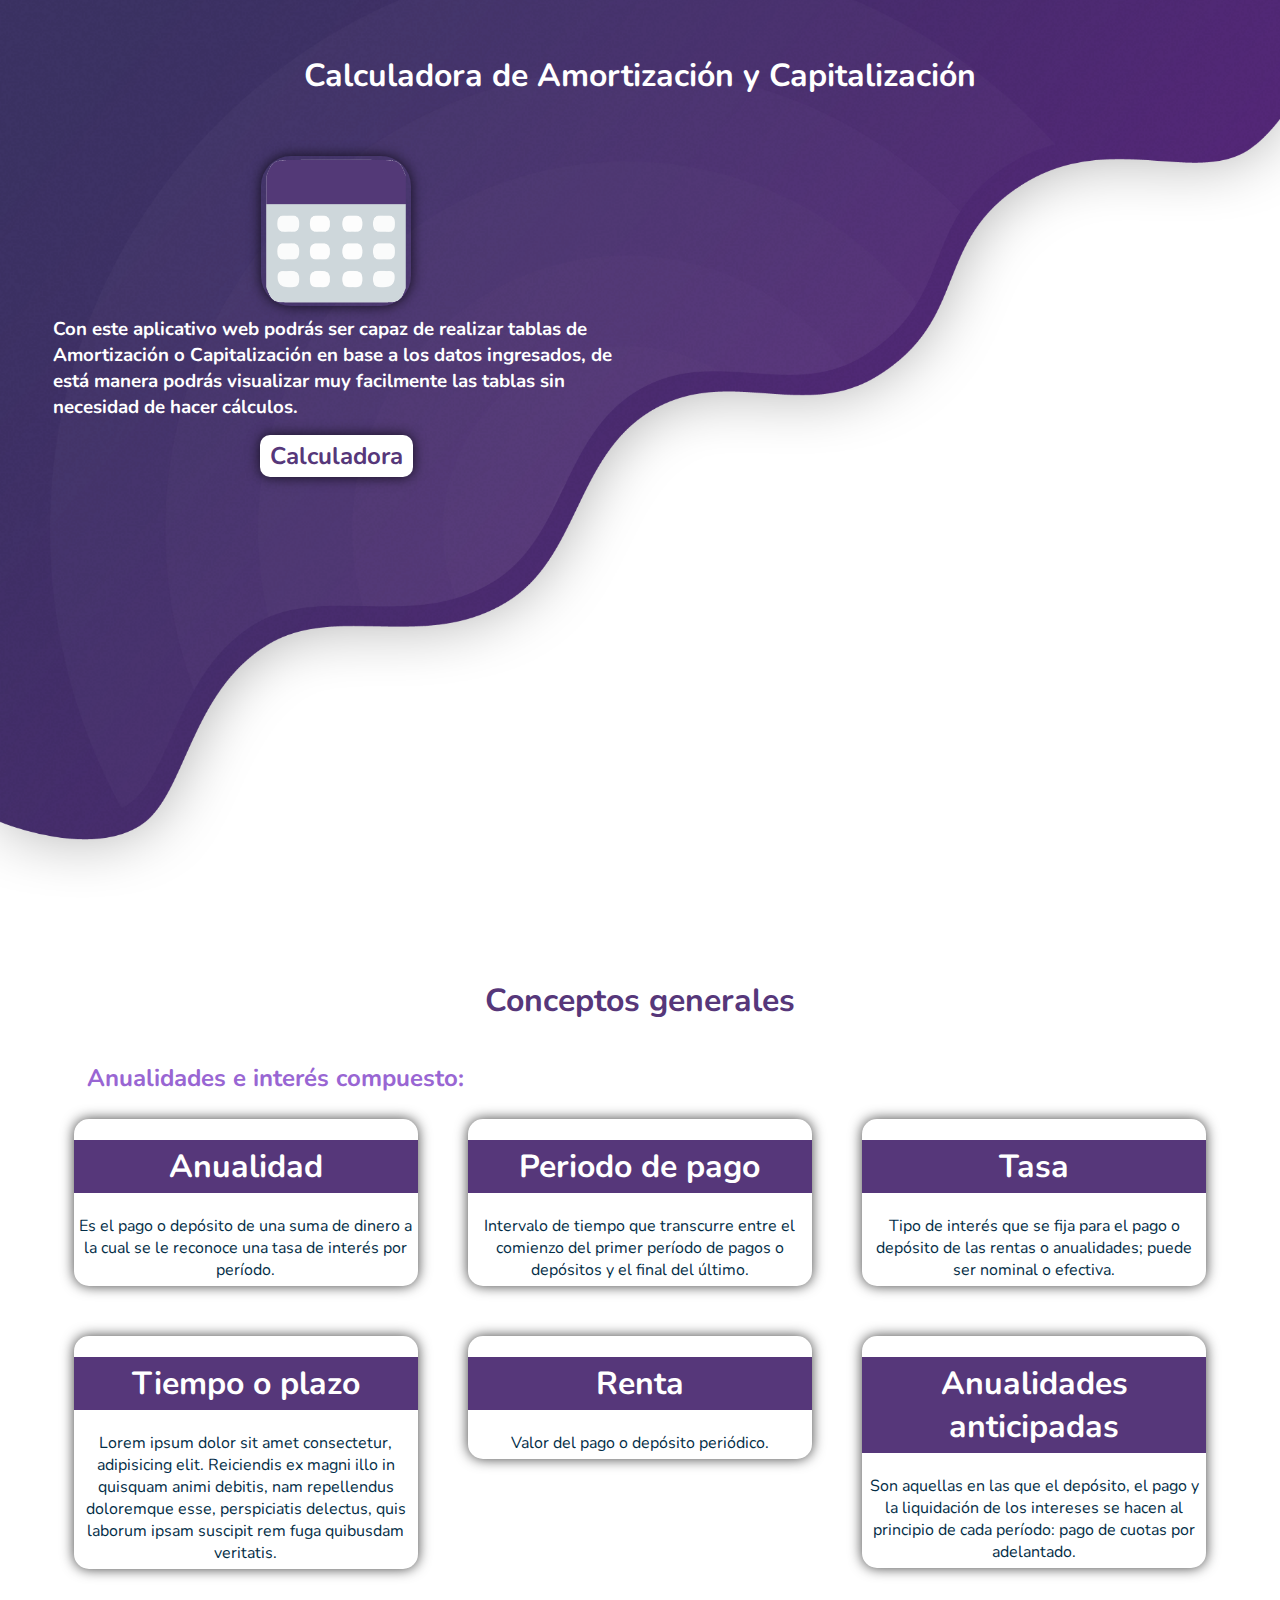
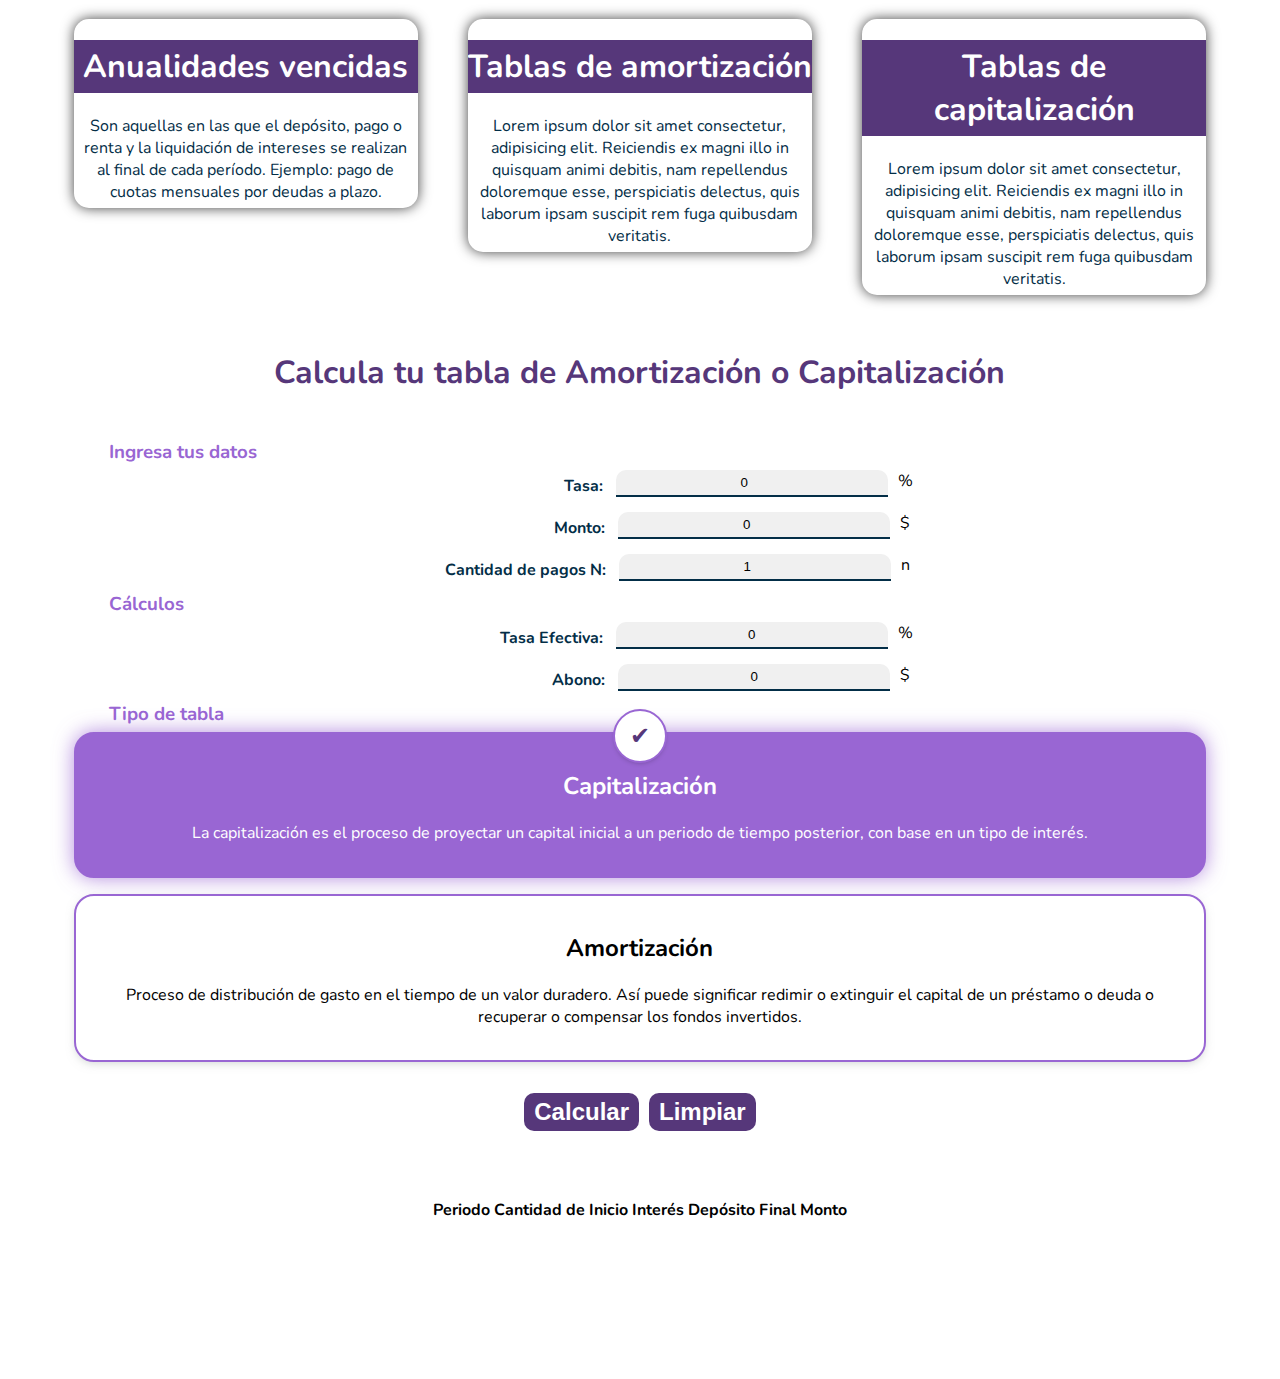
==== index.html @ 09b7287a "diseño con info" ====
<!DOCTYPE html>
<html lang="en">

<head>
    <meta charset="UTF-8">
    <meta http-equiv="X-UA-Compatible" content="IE=edge">
    <meta name="viewport" content="width=device-width, initial-scale=1.0">
    <title>Amortizar y Capitalizar</title>
    <script src="logicaAmortizacion.js"></script>
    <script src="logicaCapitalizacion.js"></script>
    <link href="https://cdn.jsdelivr.net/npm/bootstrap@5.0.0-beta3/dist/css/bootstrap.min.css" rel="stylesheet"
        integrity="sha384-eOJMYsd53ii+scO/bJGFsiCZc+5NDVN2yr8+0RDqr0Ql0h+rP48ckxlpbzKgwra6" crossorigin="anonymous">
    <script src="https://cdn.jsdelivr.net/npm/bootstrap@5.0.0-beta3/dist/js/bootstrap.bundle.min.js"
        integrity="sha384-JEW9xMcG8R+pH31jmWH6WWP0WintQrMb4s7ZOdauHnUtxwoG2vI5DkLtS3qm9Ekf"
        crossorigin="anonymous"></script>
    <script src="https://cdn.jsdelivr.net/npm/@popperjs/core@2.9.1/dist/umd/popper.min.js"
        integrity="sha384-SR1sx49pcuLnqZUnnPwx6FCym0wLsk5JZuNx2bPPENzswTNFaQU1RDvt3wT4gWFG"
        crossorigin="anonymous"></script>
    <script src="https://cdn.jsdelivr.net/npm/bootstrap@5.0.0-beta3/dist/js/bootstrap.min.js"
        integrity="sha384-j0CNLUeiqtyaRmlzUHCPZ+Gy5fQu0dQ6eZ/xAww941Ai1SxSY+0EQqNXNE6DZiVc"
        crossorigin="anonymous"></script>
    <script src="https://code.jquery.com/jquery-3.6.0.js"
        integrity="sha256-H+K7U5CnXl1h5ywQfKtSj8PCmoN9aaq30gDh27Xc0jk=" crossorigin="anonymous"></script>
    <link rel="icon" type="image/png" href="img/table.png">
    <link rel="stylesheet" href="css/main.css">
</head>

<body>
    <img class="fondo" src="img/banner.png" alt="fondo.png">
    <div class="contenedor">
        <div class="cabecera campo-1 centered">
            <h1 class="titulo">Calculadora de Amortización y Capitalización</h1>
            <div class="campo-1 align-left">
                <div class="campo-1-2 centered">
                    <img class="logo" src="img/table_big.png" alt="logo.png">
                </div>
                <div class="campo-1-2"></div>
                <h3 class="campo-1-2">Con este aplicativo web podrás ser capaz de realizar tablas de Amortización o
                    Capitalización en base a los datos ingresados, de está manera podrás visualizar muy facilmente las
                    tablas sin necesidad de hacer cálculos.</h3>
                <div class="campo-1-2"></div>
                <div class="campo-1-2 centered">
                    <a href="#tablita" class="main-btn">Calculadora</a>
                </div>
            </div>
        </div>
        <div class="campo-1 centered" style="margin-top: 5%;">
            <h1 class="campo-1 titulo-tabla"> Conceptos generales</h1>
            <h2 class="subt">Anualidades e interés compuesto:</h2 class="subt">
            <div class="model-info">
                <h1 class="info-title">Anualidad</h1>
                <p>Es el pago o depósito de una suma de dinero a la cual se le reconoce una tasa de interés por período.</p>
            </div>
            <div class="model-info">
                <h1 class="info-title">Periodo de pago</h1>
                <p>Intervalo de tiempo que transcurre entre el comienzo del primer período de pagos o depósitos y el final del último.</p>
            </div>
            <div class="model-info">
                <h1 class="info-title">Tasa</h1>
                <p>Tipo de interés que se fija para el pago o depósito de las rentas o anualidades; puede ser nominal o efectiva.</p>
            </div>
            <div class="model-info">
                <h1 class="info-title">Tiempo o plazo</h1>
                <p>Lorem ipsum dolor sit amet consectetur, adipisicing elit. Reiciendis ex magni illo in quisquam animi debitis, nam repellendus doloremque esse, perspiciatis delectus, quis laborum ipsam suscipit rem fuga quibusdam veritatis.</p>
            </div>
            <div class="model-info">
                <h1 class="info-title">Renta</h1>
                <p>Valor del pago o depósito periódico.</p>
            </div>
            <div class="model-info">
                <h1 class="info-title">Anualidades anticipadas</h1>
                <p>Son aquellas en las que el depósito, el pago y la liquidación de los intereses se hacen al principio de cada período: pago de cuotas por adelantado.</p>
            </div>
            <div class="model-info">
                <h1 class="info-title">Anualidades vencidas</h1>
                <p>Son aquellas en las que el depósito, pago o renta y la liquidación de intereses se realizan al final de cada período. Ejemplo: pago de cuotas mensuales por deudas a plazo.</p>
            </div>
            <div class="model-info">
                <h1 class="info-title">Tablas de amortización</h1>
                <p>Lorem ipsum dolor sit amet consectetur, adipisicing elit. Reiciendis ex magni illo in quisquam animi debitis, nam repellendus doloremque esse, perspiciatis delectus, quis laborum ipsam suscipit rem fuga quibusdam veritatis.</p>
            </div>
            <div class="model-info">
                <h1 class="info-title">Tablas de capitalización</h1>
                <p>Lorem ipsum dolor sit amet consectetur, adipisicing elit. Reiciendis ex magni illo in quisquam animi debitis, nam repellendus doloremque esse, perspiciatis delectus, quis laborum ipsam suscipit rem fuga quibusdam veritatis.</p>
            </div>
        </div>
        <div class="campo-1 centered tabla">
            <h1 class="titulo-tabla" id="tablita"> Calcula tu tabla de Amortización o Capitalización</h1>
            <div class="campo-1 centered">
                <h3 class="subt">Ingresa tus datos</h3>
                <div class="campo-1 centered">
                    <label class="campo-1-5 lbl">Tasa: </label>                    
                    <input class="campo-1-4 input"  value="0" type="number" id="inpTasa" min="0" max="1" step="0.01" onkeyup="convertirTasa()"> %
                </div>
                <div class="campo-1 centered">
                    <label class="campo-1-5 lbl">Monto:</label>                    
                    <input class="campo-1-4 input" value="0" onkeyup="validarCampo('#inpMonto')" id="inpMonto" type="number" min="0"> $
                </div>
                <div class="campo-1 centered">
                    <label class="campo-1-5 lbl">Cantidad de pagos N:</label>                    
                    <input class="campo-1-4 input" value="1" id="inpCantPagos" min="1" type="number" onkeyup="validarCampo('#inpCantPagos')"> n
                </div>
                <h3 class="subt">Cálculos</h3>
                <div class="campo-1 centered">
                    <label class="campo-1-5 lbl">Tasa Efectiva: </label>                    
                    <input class="campo-1-4 input" id="inpTasaEfectiva" value="0" readonly> %                        
                </div>
                <div class="campo-1 centered">
                    <label class="campo-1-5 lbl">Abono:</label>                    
                    <input class="campo-1-4 input" id="inpAbono" value="0" readonly> $                            
                </div>
                <h3 class="subt">Tipo de tabla</h3>
                <div class="campo-1">
                    <div>
                        <input type="radio" id="tipo_tabla1" name="tabla" value="tipo_tabla1" checked>
                        <label class="lbl-check" for="tipo_tabla1">
                            <h2>Capitalización</h2>
                            <p>La capitalización es el proceso de proyectar un capital inicial a un periodo de tiempo posterior, con base en un tipo de interés.</p>
                        </label>
                    </div>
                    <div>
                        <input type="radio" id="tipo_tabla2" name="tabla" value="tipo_tabla2">
                        <label class="lbl-check" for="tipo_tabla2">
                            <h2>Amortización</h2>
                            <p>Proceso de distribución de gasto en el tiempo de un valor duradero. Así puede significar redimir o extinguir el capital de un préstamo o deuda o recuperar o compensar los fondos invertidos.</p>
                        </label>
                    </div>
                </div>
                <div class="campo-1 centered" style="margin-bottom: 60px;">
                    <button class="sec-btn" id="btnCalcular" onClick="calcularAbono()"> Calcular </button>
                    <button class="sec-btn" id="btnLimpiar" onClick="limparTodo()"> Limpiar </button>
                </div>

                <div id="selectorBanco">

                </div>

                <table id="tblProceso" class="table">
                    <thead>
                        <tr>
                            <th>Periodo</th>
                            <th>Cantidad de Inicio</th>
                            <th>Interés</th>
                            <th>Depósito Final</th>
                            <th><label id="lblSaldoMonto ">Monto</label></th>
                        </tr>
                    </thead>
                    <tbody id="tblAmortizacion">
                    </tbody>
                </table>
            </div>
        </div>
    </div>
</body>

</html>
---- css/main.css ----
@import url('https://fonts.googleapis.com/css2?family=Nunito&display=swap');

body{
    margin: 0px;
    padding: 0px;
    font-family: 'Nunito', sans-serif;
    overflow-x: hidden;
}

.campo-1,
.campo-1-2,
.campo-2-3,
.campo-1-4,
.campo-1-3,
.campo-1-5 {
  position: relative;
  margin: 5px 3px;
}

.campo-1 {
  width: 96%;
}

.campo-1-2 {
  width: 48%;
}

.campo-2-3 {
  width: 64%;
}

.campo-1-3 {
    width: 32%;
}

.campo-1-4 {
  width: 24%;
}

.campo-1-10 {
  width: 10%;
}

.campo-1-5 {
  width: 19.2%;
}

.fondo{
    position: absolute;
    width: 100%;
    height: auto;
    margin: 0px;
    z-index: -1;
}

.centered {
    display: flex;
    flex-wrap: wrap;
    justify-content: center;
    text-align: center;
    align-items: flex-start;
    align-content: flex-start;
}

.align-left{
    display: flex;
    flex-wrap: wrap;
    justify-content: left;
    text-align: left;
    align-items: flex-start;
}

.contenedor{
    overflow: scroll;
    overflow-x: hidden;
    -ms-overflow-style: none;
    scrollbar-width: none;
    display: flex;
    flex-wrap: wrap;
    justify-content: center;
    align-items: flex-start;
}

.contenedor::-webkit-scrollbar {
    display: none;
}

.cabecera{
    color: white;
    height: 100vh;
}

.main-btn{
    background: white;
    display: inline-block;
    font-weight: bold;
    font-size: 24px;
    color: #56377A;
    padding: 5px 10px;
    border-radius: 10px;
    transition: all 0.4s ease;
    margin: 5px;
    cursor: pointer;
    text-decoration: none;
    -webkit-box-shadow: 0px 0px 13px 0px rgba(0,0,0,0.75);
    -moz-box-shadow: 0px 0px 13px 0px rgba(0,0,0,0.75);
    box-shadow: 0px 0px 13px 0px rgba(0,0,0,0.75);
}

.main-btn:hover{
    transform: scale(1.1);
    -webkit-transform: scale(1.1);
    -moz-transform: scale(1.1);
}

.sec-btn{
  color: white;
  display: inline-block;
  font-weight: bold;
  font-size: 24px;
  background: #56377A;
  padding: 5px 10px;
  border-radius: 10px;
  transition: all 0.4s ease;
  border: none;
  margin: 5px;
  cursor: pointer;
  text-decoration: none;
}

.sec-btn:hover{
  transform: scale(1.1);
  -webkit-transform: scale(1.1);
  -moz-transform: scale(1.1);
}

.logo{
    width: 150px;
    height: 150px;
    border-radius: 20%;
    -webkit-box-shadow: 0px 0px 13px 0px rgba(0,0,0,0.75);
    -moz-box-shadow: 0px 0px 13px 0px rgba(0,0,0,0.75);
    box-shadow: 0px 0px 13px 0px rgba(0,0,0,0.75);
}

.tabla{
  margin-bottom: 150px;
}

.titulo{
  margin: 4% 0%;
}

.titulo-tabla{
  margin-bottom: 40px;
  color: #56377A;
  font-weight: bold;
}

.subt{
  color: #9966d3;
  width: 100%;
  text-align: center;
  margin: 30px;
}

.lbl{
  text-align: right;
  padding-left: 15px;
  font-weight: bold;
  color: rgb(3, 46, 71);
}

.input{
  border: none;
  text-align: center;
  padding: 5px 0px;
  border-bottom: 2px solid #032e47;
  background-color: rgb(240, 240, 240);
  border-radius: 10px 10px 0px 0px;
  margin: 0px 10px !important;
}
.input:focus{
  outline: none;
}

input[type="radio"] {
  display: none;
}
input[type="radio"]:not(:disabled) ~ .lbl-check {
  cursor: pointer;
}
input[type="radio"]:disabled ~ .lbl-check {
  color: rgba(188, 194, 191, 1);
  border-color: rgba(188, 194, 191, 1);
  box-shadow: none;
  cursor: not-allowed;
}
.lbl-check {
  height: 100%;
  display: block;
  background: white;
  border: 2px solid #9966d3;
  border-radius: 20px;
  padding: 1rem;
  margin-bottom: 1rem;
  text-align: center;
  box-shadow: 0px 3px 10px -2px #a1aaa680;
  position: relative;
}
input[type="radio"]:checked + .lbl-check {
  background: #9966d3;
  color: rgba(255, 255, 255, 1);
  box-shadow: 0px 0px 20px #9966d3bf;
}
input[type="radio"]:checked + .lbl-check::after {
  color: #3d3f43;
  border: 2px solid #9966d3;
  color: #56377A;
  content: "✔";
  font-size: 24px;
  position: absolute;
  top: -25px;
  left: 50%;
  transform: translateX(-50%);
  height: 50px;
  width: 50px;
  line-height: 50px;
  text-align: center;
  border-radius: 50%;
  background: white;
  box-shadow: 0px 2px 5px -2px #00000040;
}

.model-info{
  overflow: hidden;
  position: relative;
  border-radius: 15px;
  height: max-content;
  -webkit-box-shadow: 0px 0px 13px 0px rgba(0,0,0,0.75);
  -moz-box-shadow: 0px 0px 13px 0px rgba(0,0,0,0.75);
  box-shadow: 0px 0px 13px 0px rgba(0,0,0,0.75);
  background: white;
  width: 28%;
  margin: 25px;
}

.info-title{
  background: #56377A;
  color: white;
  text-align: center;
  width: 100%;
  padding: 5px 0px;
}

.model-info p{
  margin: 5px;
  color: #032e47;
}

.subt{
  color: #9966d3;
  text-align: left;
  margin: 0px;
  padding-left: 5%;
}
/* ============================================ RESPONSIVE =========================================*/
@media only screen and (max-width: 600px) {
    .campo-1,
    .campo-1-2,
    .campo-2-3,
    .campo-1-3,
    .campo-1-4,
    .campo-1-5,
    .model-info{
      width: 100%;
    }
    .align-left,
    .align-right {
      padding: 0px;
    }
}
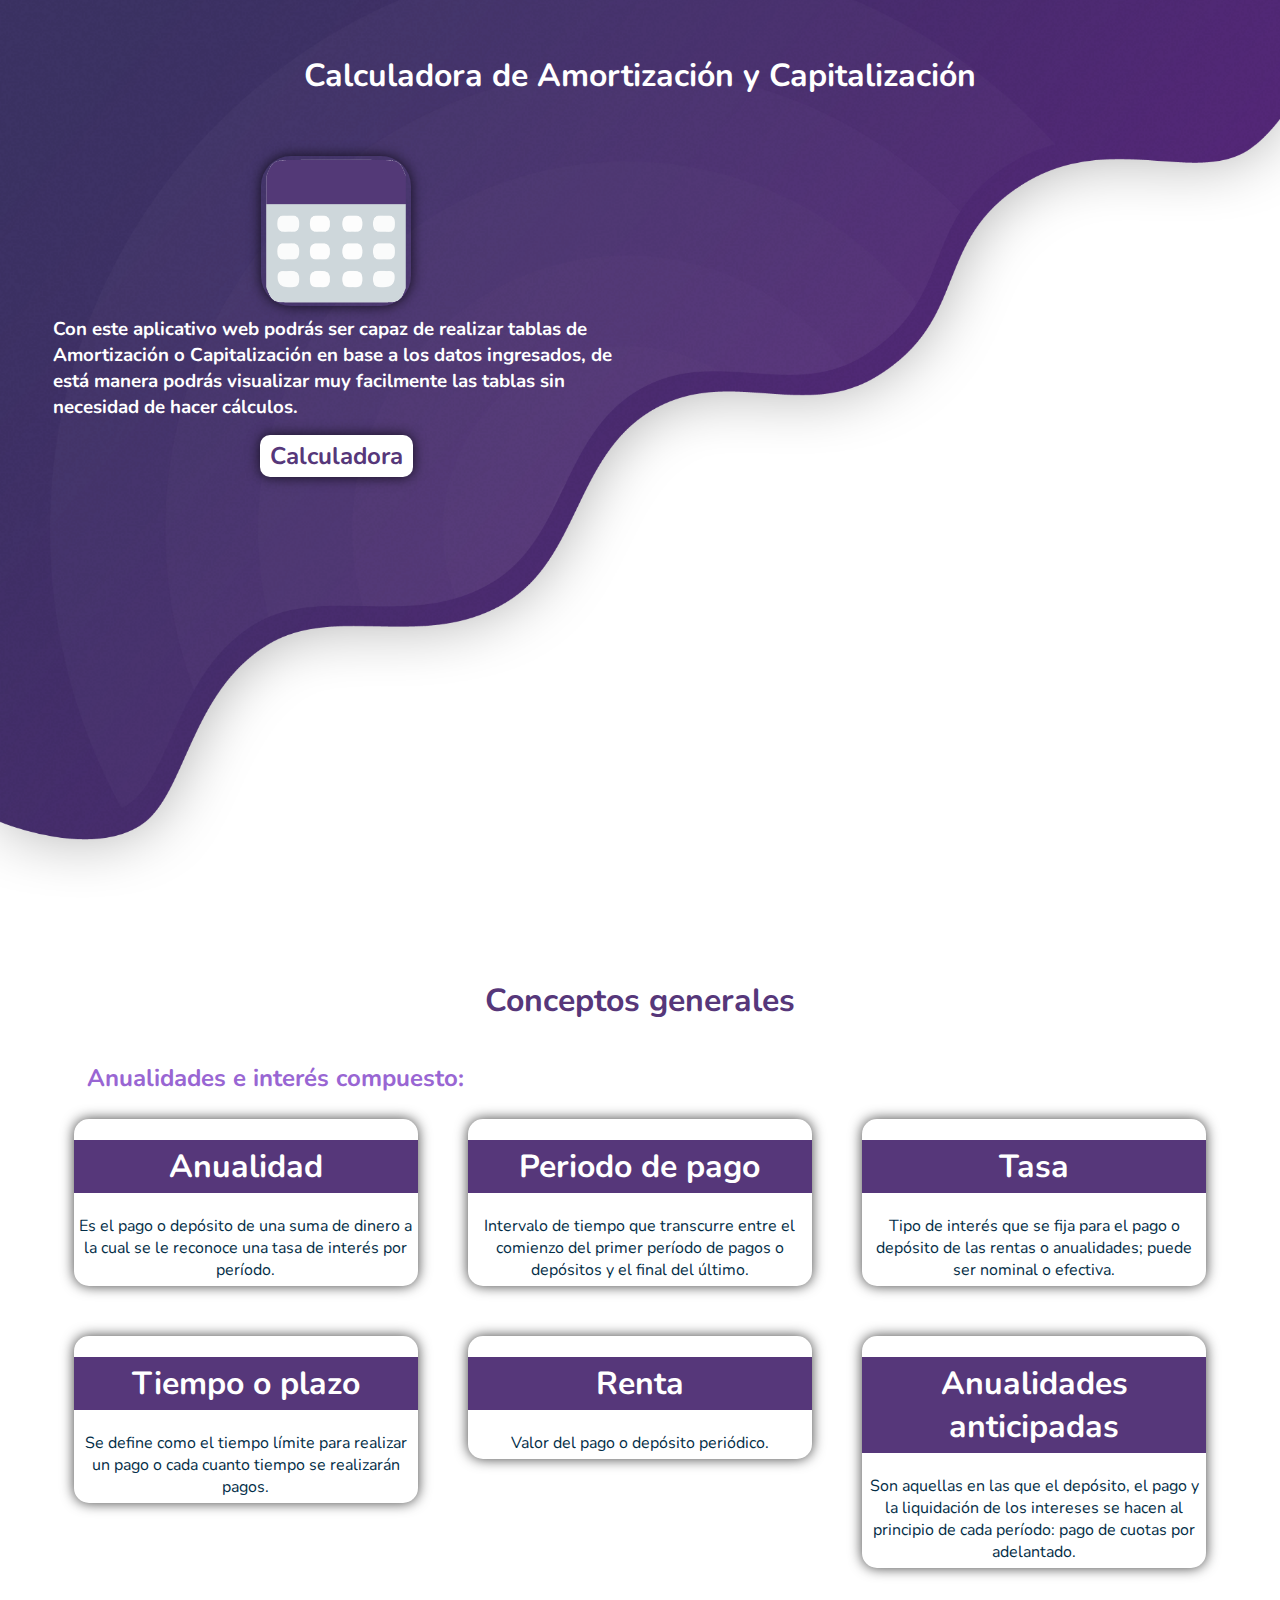
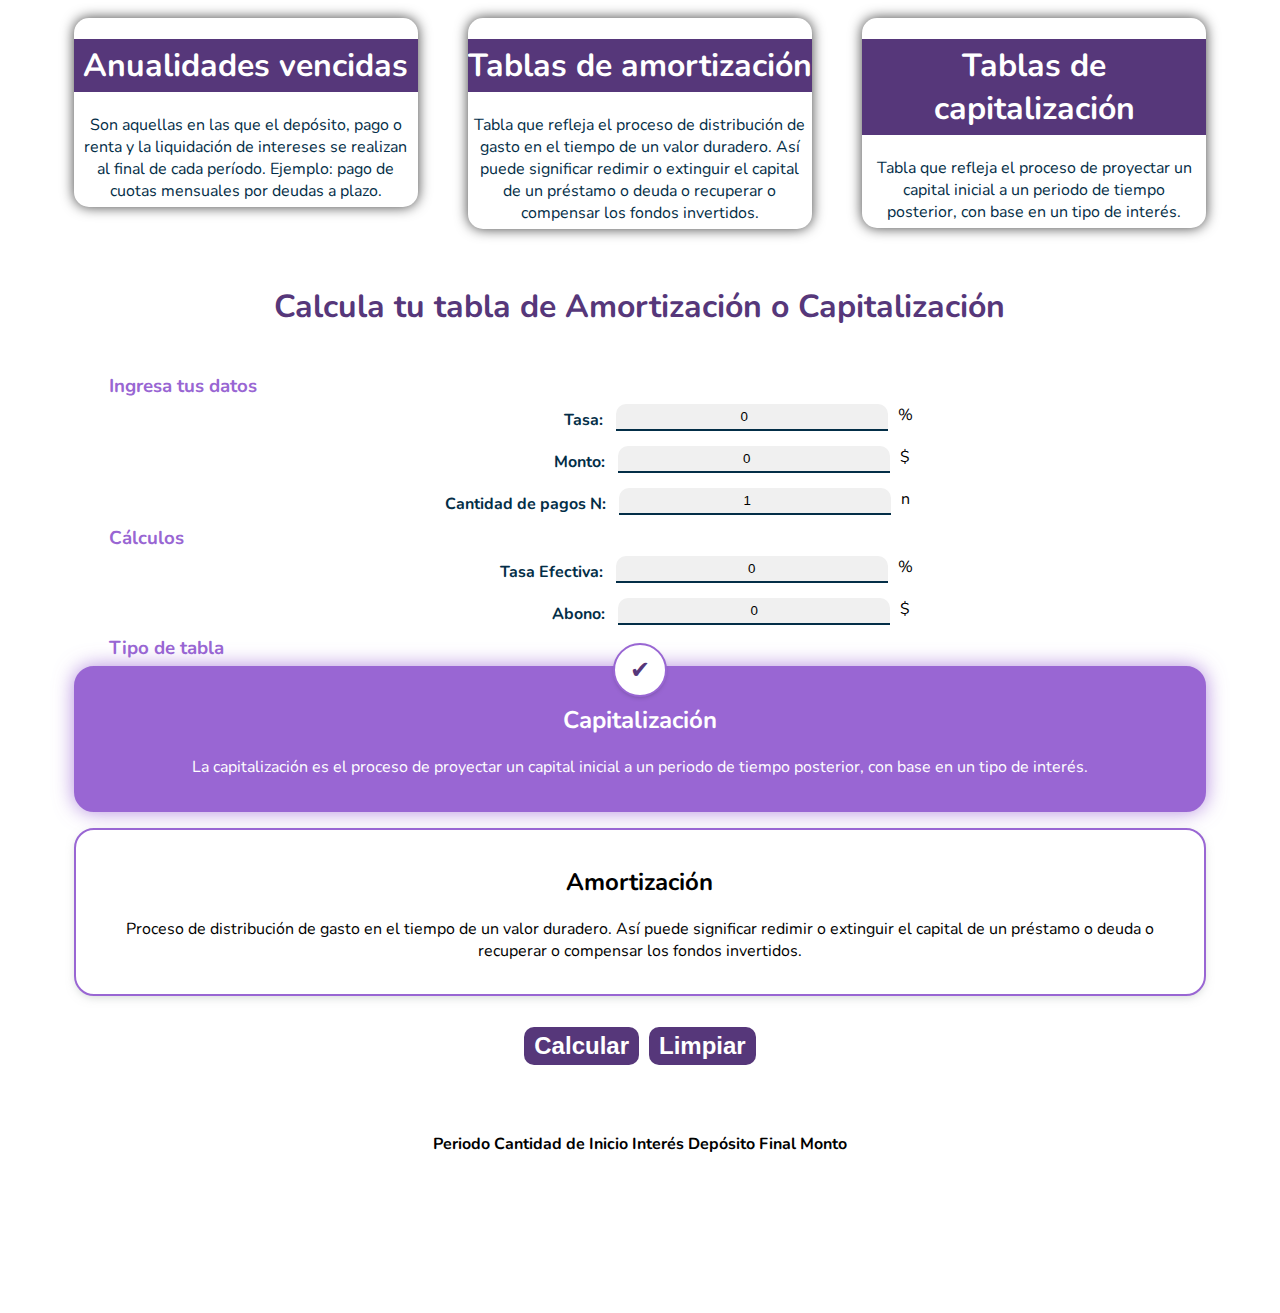
==== commit 30511442: "conceptos" ====
--- a/index.html
+++ b/index.html
@@ -61,7 +61,7 @@
             </div>
             <div class="model-info">
                 <h1 class="info-title">Tiempo o plazo</h1>
-                <p>Lorem ipsum dolor sit amet consectetur, adipisicing elit. Reiciendis ex magni illo in quisquam animi debitis, nam repellendus doloremque esse, perspiciatis delectus, quis laborum ipsam suscipit rem fuga quibusdam veritatis.</p>
+                <p>Se define como el tiempo límite para realizar un pago o cada cuanto tiempo se realizarán pagos.</p>
             </div>
             <div class="model-info">
                 <h1 class="info-title">Renta</h1>
@@ -77,11 +77,11 @@
             </div>
             <div class="model-info">
                 <h1 class="info-title">Tablas de amortización</h1>
-                <p>Lorem ipsum dolor sit amet consectetur, adipisicing elit. Reiciendis ex magni illo in quisquam animi debitis, nam repellendus doloremque esse, perspiciatis delectus, quis laborum ipsam suscipit rem fuga quibusdam veritatis.</p>
+                <p>Tabla que refleja el proceso de distribución de gasto en el tiempo de un valor duradero. Así puede significar redimir o extinguir el capital de un préstamo o deuda o recuperar o compensar los fondos invertidos.</p>
             </div>
             <div class="model-info">
                 <h1 class="info-title">Tablas de capitalización</h1>
-                <p>Lorem ipsum dolor sit amet consectetur, adipisicing elit. Reiciendis ex magni illo in quisquam animi debitis, nam repellendus doloremque esse, perspiciatis delectus, quis laborum ipsam suscipit rem fuga quibusdam veritatis.</p>
+                <p>Tabla que refleja el proceso de proyectar un capital inicial a un periodo de tiempo posterior, con base en un tipo de interés.</p>
             </div>
         </div>
         <div class="campo-1 centered tabla">
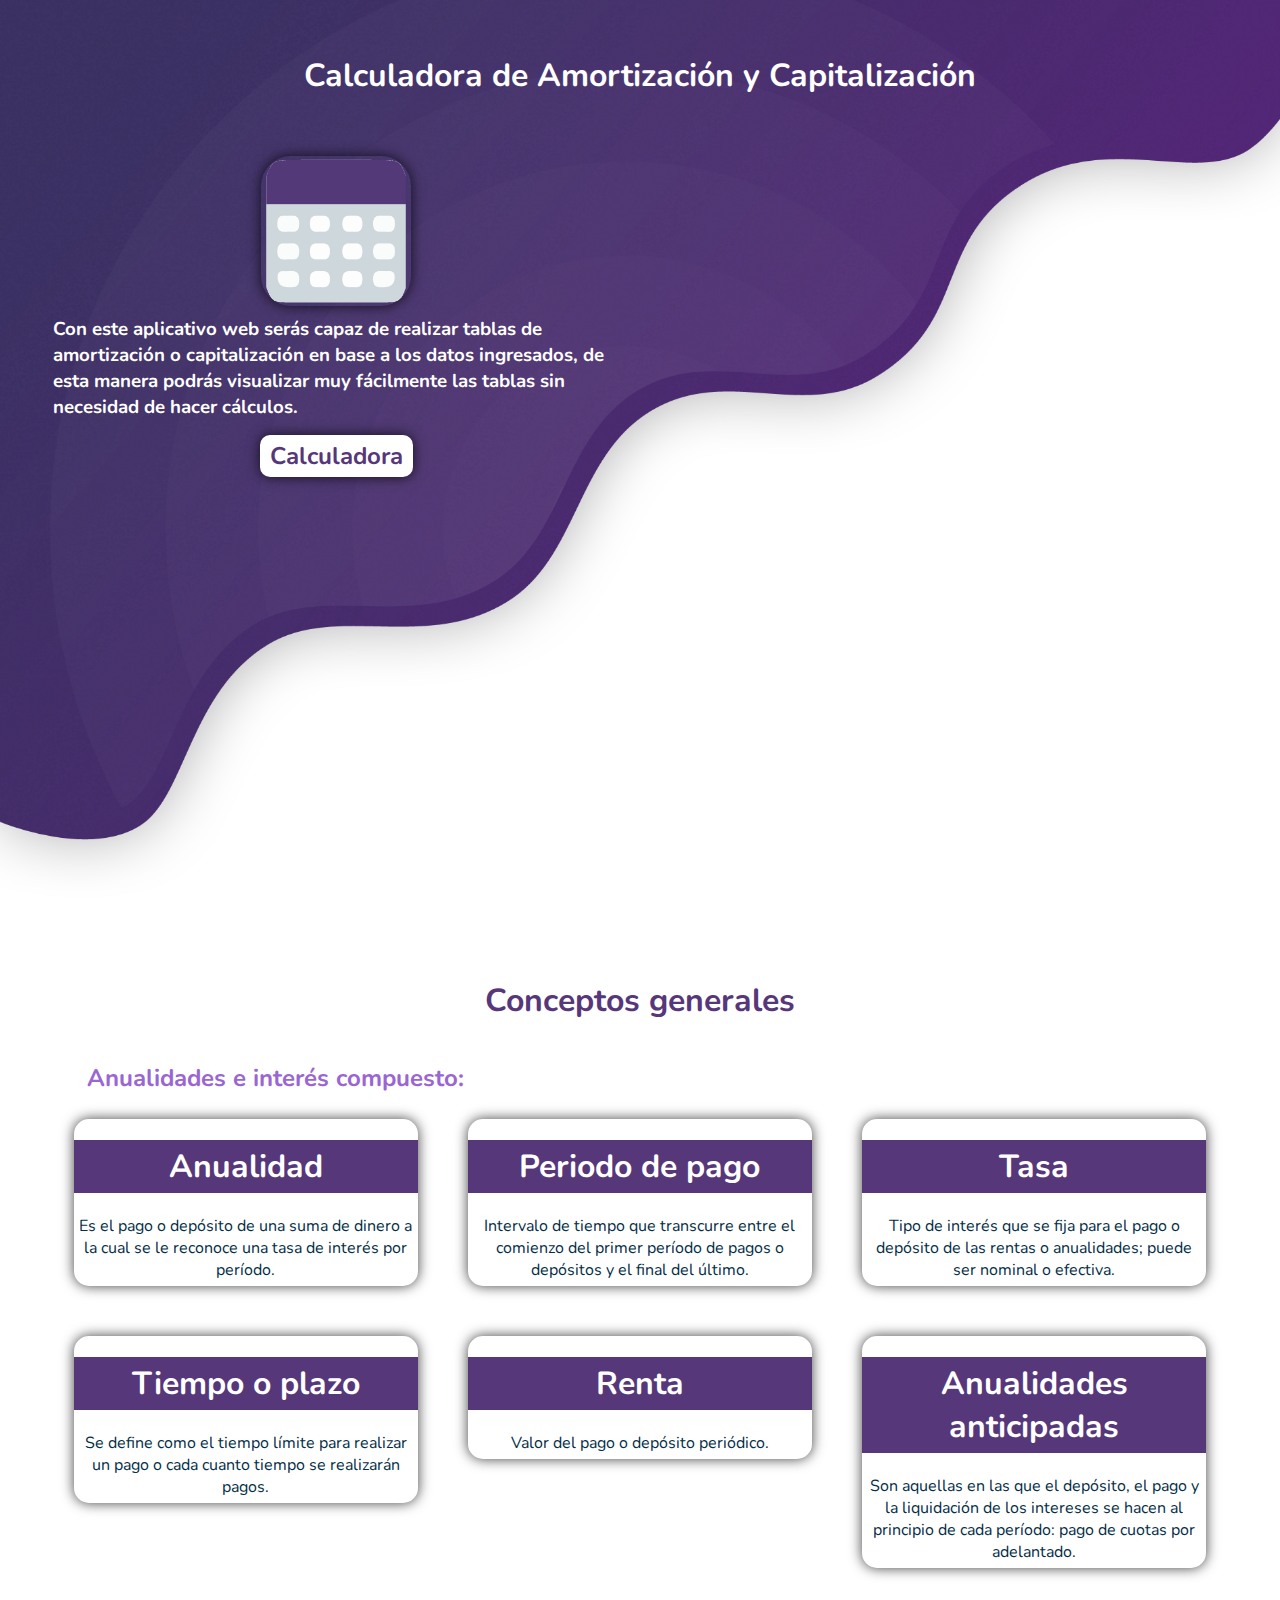
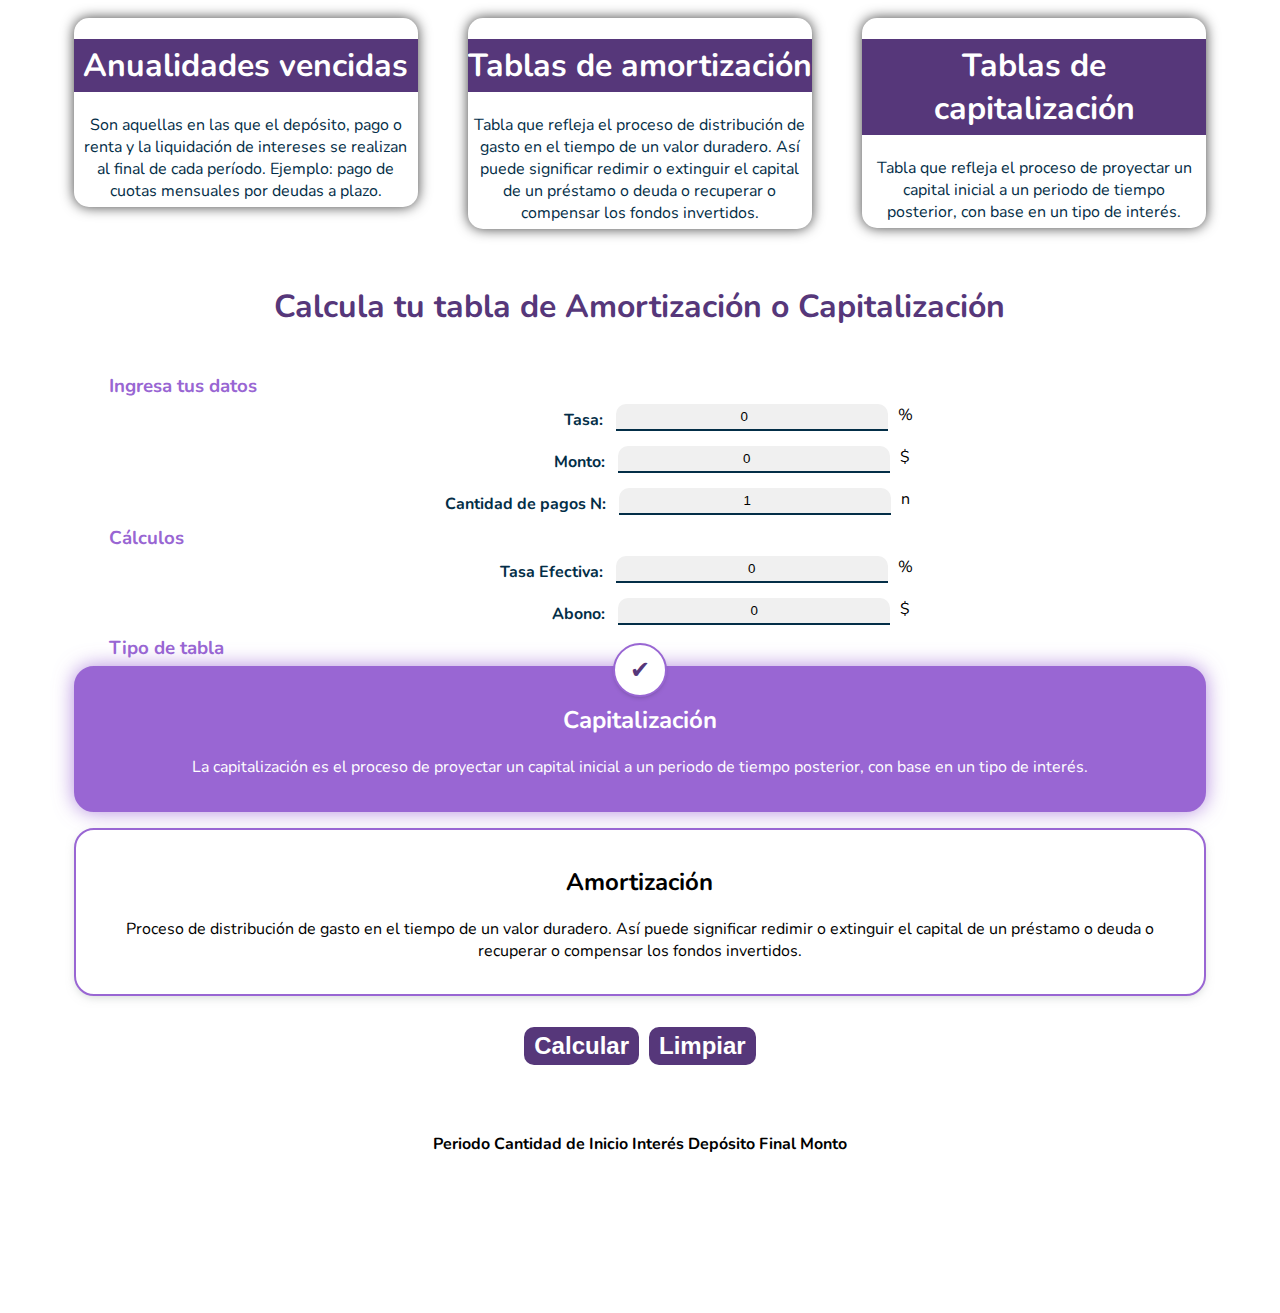
==== commit f18ca10f: "corrección de faltas ortográficas" ====
--- a/index.html
+++ b/index.html
@@ -35,8 +35,8 @@
                     <img class="logo" src="img/table_big.png" alt="logo.png">
                 </div>
                 <div class="campo-1-2"></div>
-                <h3 class="campo-1-2">Con este aplicativo web podrás ser capaz de realizar tablas de Amortización o
-                    Capitalización en base a los datos ingresados, de está manera podrás visualizar muy facilmente las
+                <h3 class="campo-1-2">Con este aplicativo web serás capaz de realizar tablas de amortización o
+                    capitalización en base a los datos ingresados, de esta manera podrás visualizar muy fácilmente las
                     tablas sin necesidad de hacer cálculos.</h3>
                 <div class="campo-1-2"></div>
                 <div class="campo-1-2 centered">
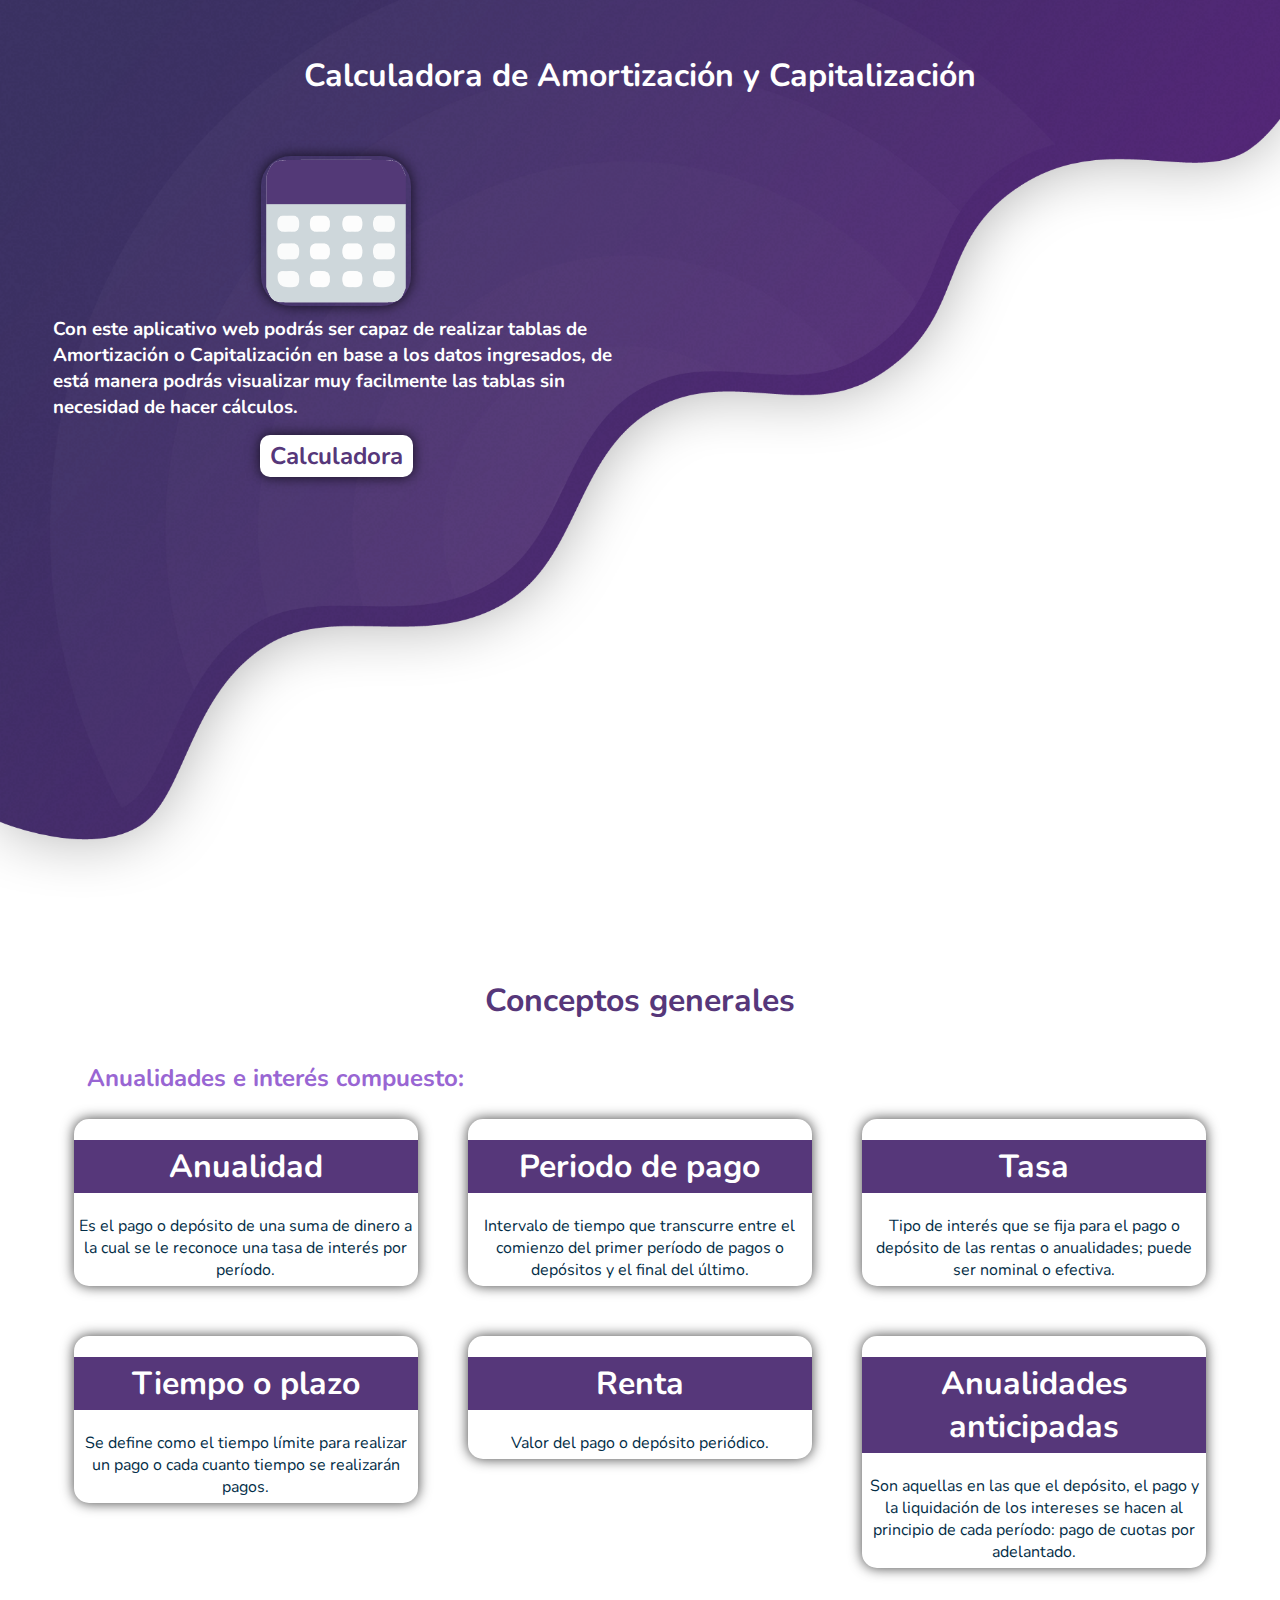
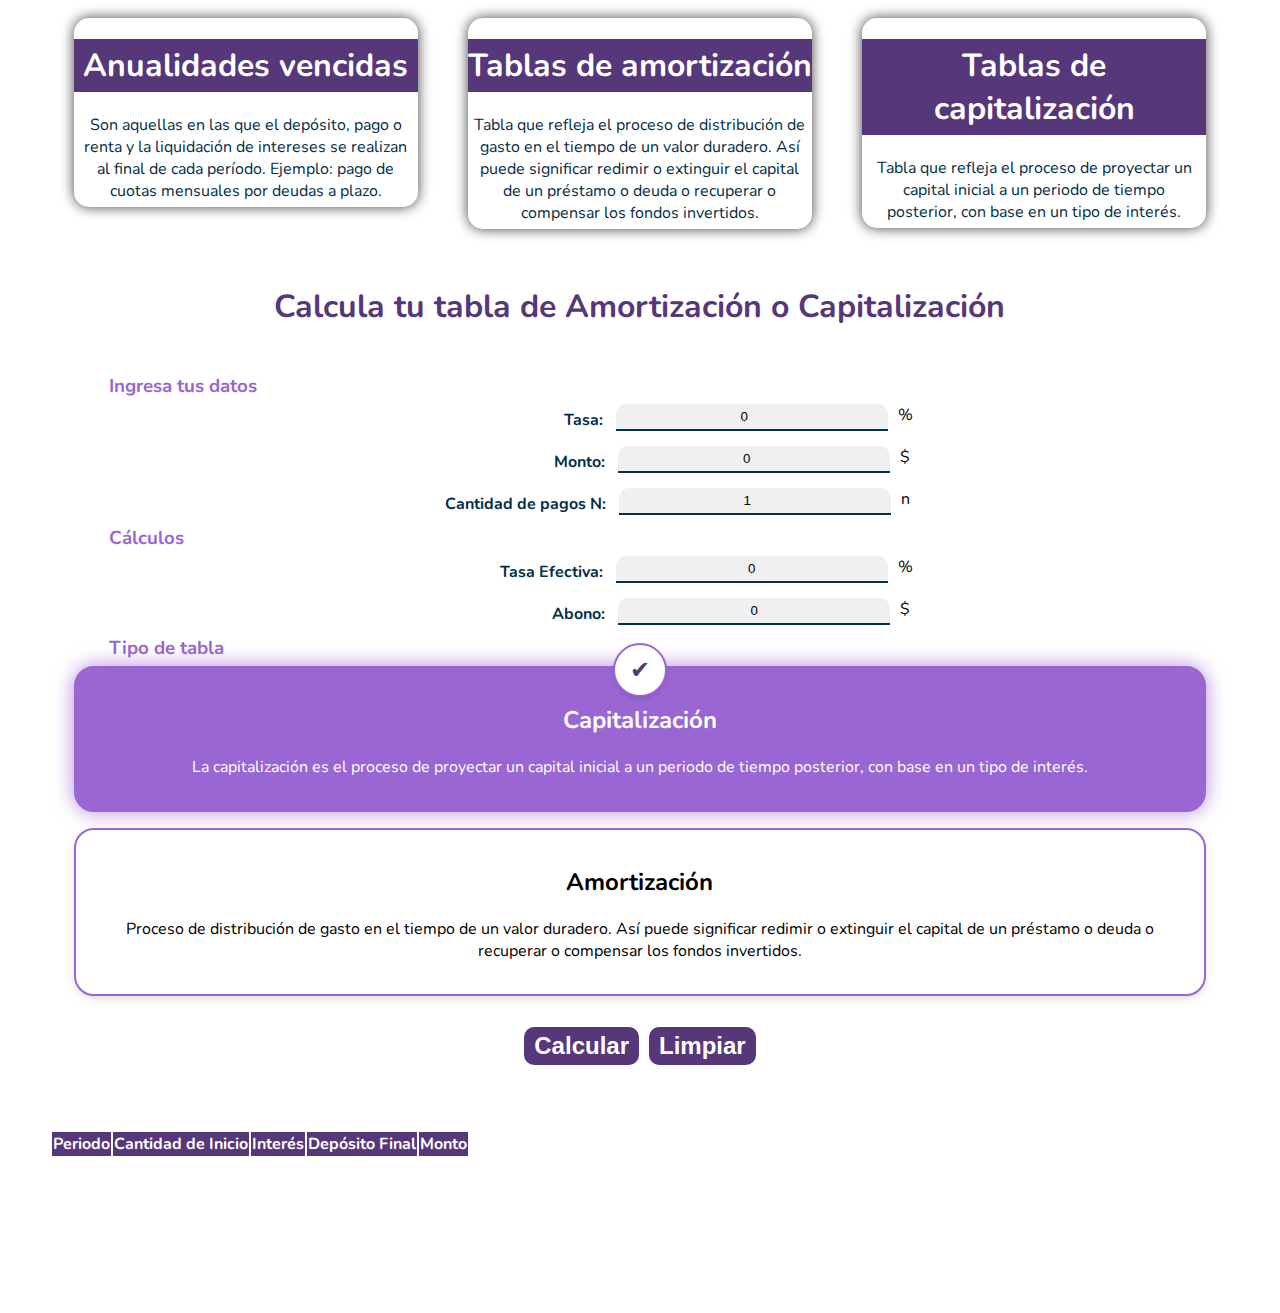
==== commit 96479d1c: "responsive" ====
--- a/index.html
+++ b/index.html
@@ -35,8 +35,8 @@
                     <img class="logo" src="img/table_big.png" alt="logo.png">
                 </div>
                 <div class="campo-1-2"></div>
-                <h3 class="campo-1-2">Con este aplicativo web serás capaz de realizar tablas de amortización o
-                    capitalización en base a los datos ingresados, de esta manera podrás visualizar muy fácilmente las
+                <h3 class="campo-1-2">Con este aplicativo web podrás ser capaz de realizar tablas de Amortización o
+                    Capitalización en base a los datos ingresados, de está manera podrás visualizar muy facilmente las
                     tablas sin necesidad de hacer cálculos.</h3>
                 <div class="campo-1-2"></div>
                 <div class="campo-1-2 centered">
@@ -134,20 +134,21 @@
                 <div id="selectorBanco">
 
                 </div>
-
-                <table id="tblProceso" class="table">
-                    <thead>
-                        <tr>
-                            <th>Periodo</th>
-                            <th>Cantidad de Inicio</th>
-                            <th>Interés</th>
-                            <th>Depósito Final</th>
-                            <th><label id="lblSaldoMonto ">Monto</label></th>
-                        </tr>
-                    </thead>
-                    <tbody id="tblAmortizacion">
-                    </tbody>
-                </table>
+                <div class="table-responsive" style="width: 100%;">
+                    <table id="tblProceso" class="table table-hover">
+                        <thead style="background: #56377A; color: white;">
+                            <tr>
+                                <th>Periodo</th>
+                                <th>Cantidad de Inicio</th>
+                                <th>Interés</th>
+                                <th>Depósito Final</th>
+                                <th><label id="lblSaldoMonto ">Monto</label></th>
+                            </tr>
+                        </thead>
+                        <tbody id="tblAmortizacion">
+                        </tbody>
+                    </table>
+                </div>
             </div>
         </div>
     </div>
--- a/css/main.css
+++ b/css/main.css
@@ -265,7 +265,7 @@
   padding-left: 5%;
 }
 /* ============================================ RESPONSIVE =========================================*/
-@media only screen and (max-width: 600px) {
+@media only screen and (max-width: 700px) {
     .campo-1,
     .campo-1-2,
     .campo-2-3,
@@ -279,4 +279,14 @@
     .align-right {
       padding: 0px;
     }
+    .fondo{
+      display: none;
+    }
+    .cabecera{
+      background-color: #56377A;
+      margin: 0px !important;
+    }
+    .cabecera .campo-1-2, .lbl{
+      text-align: center;
+    }
 }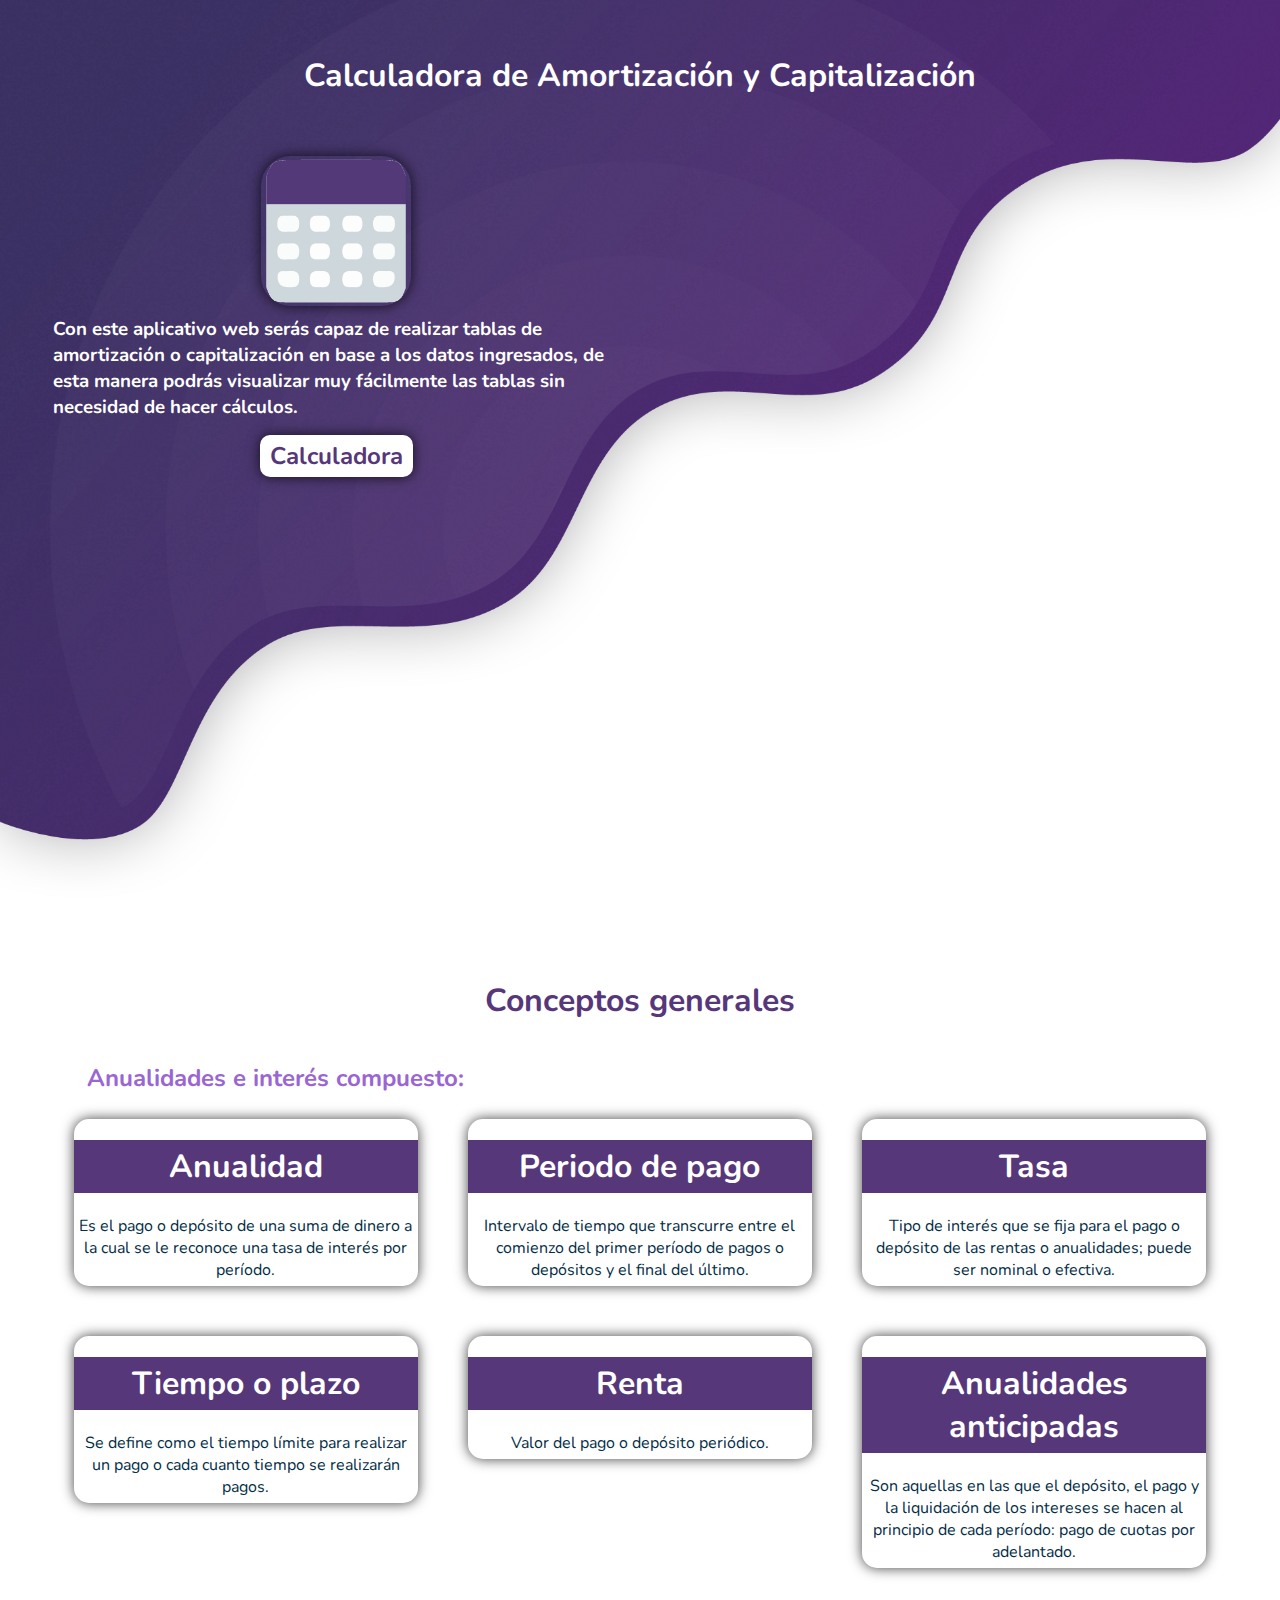
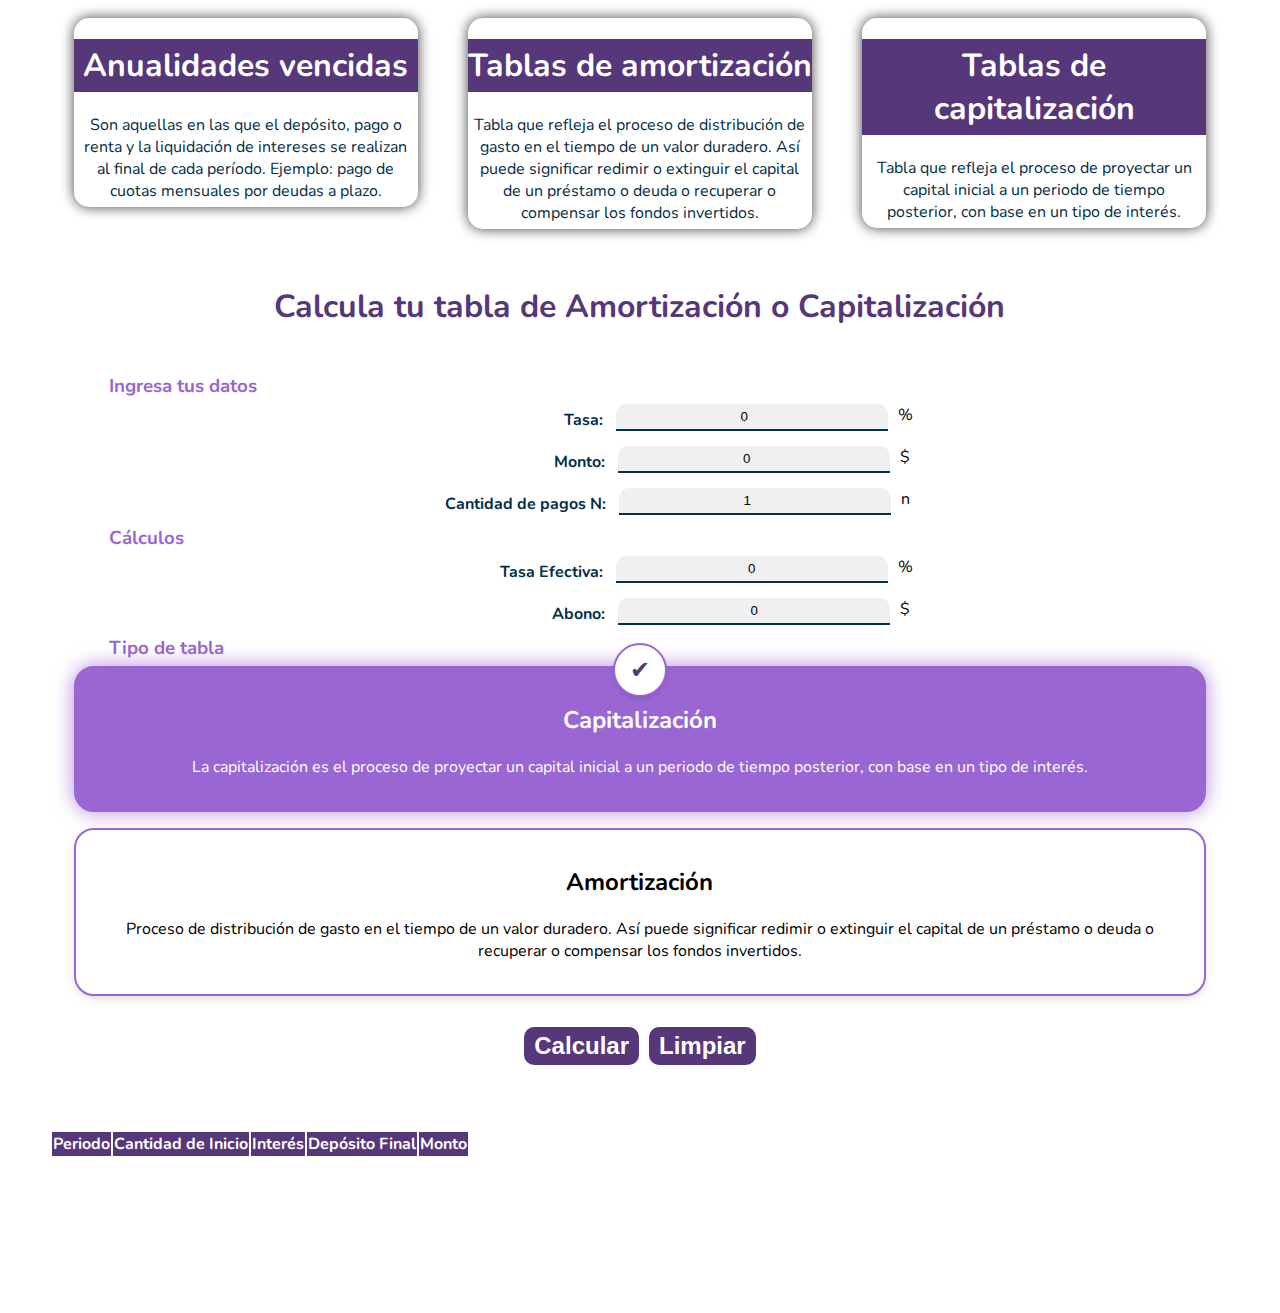
==== commit a67e5449: "Merge branch 'main' of https://github.com/Danimlisto16/proyectoMateFinanciera" ====
--- a/index.html
+++ b/index.html
@@ -35,8 +35,8 @@
                     <img class="logo" src="img/table_big.png" alt="logo.png">
                 </div>
                 <div class="campo-1-2"></div>
-                <h3 class="campo-1-2">Con este aplicativo web podrás ser capaz de realizar tablas de Amortización o
-                    Capitalización en base a los datos ingresados, de está manera podrás visualizar muy facilmente las
+                <h3 class="campo-1-2">Con este aplicativo web serás capaz de realizar tablas de amortización o
+                    capitalización en base a los datos ingresados, de esta manera podrás visualizar muy fácilmente las
                     tablas sin necesidad de hacer cálculos.</h3>
                 <div class="campo-1-2"></div>
                 <div class="campo-1-2 centered">
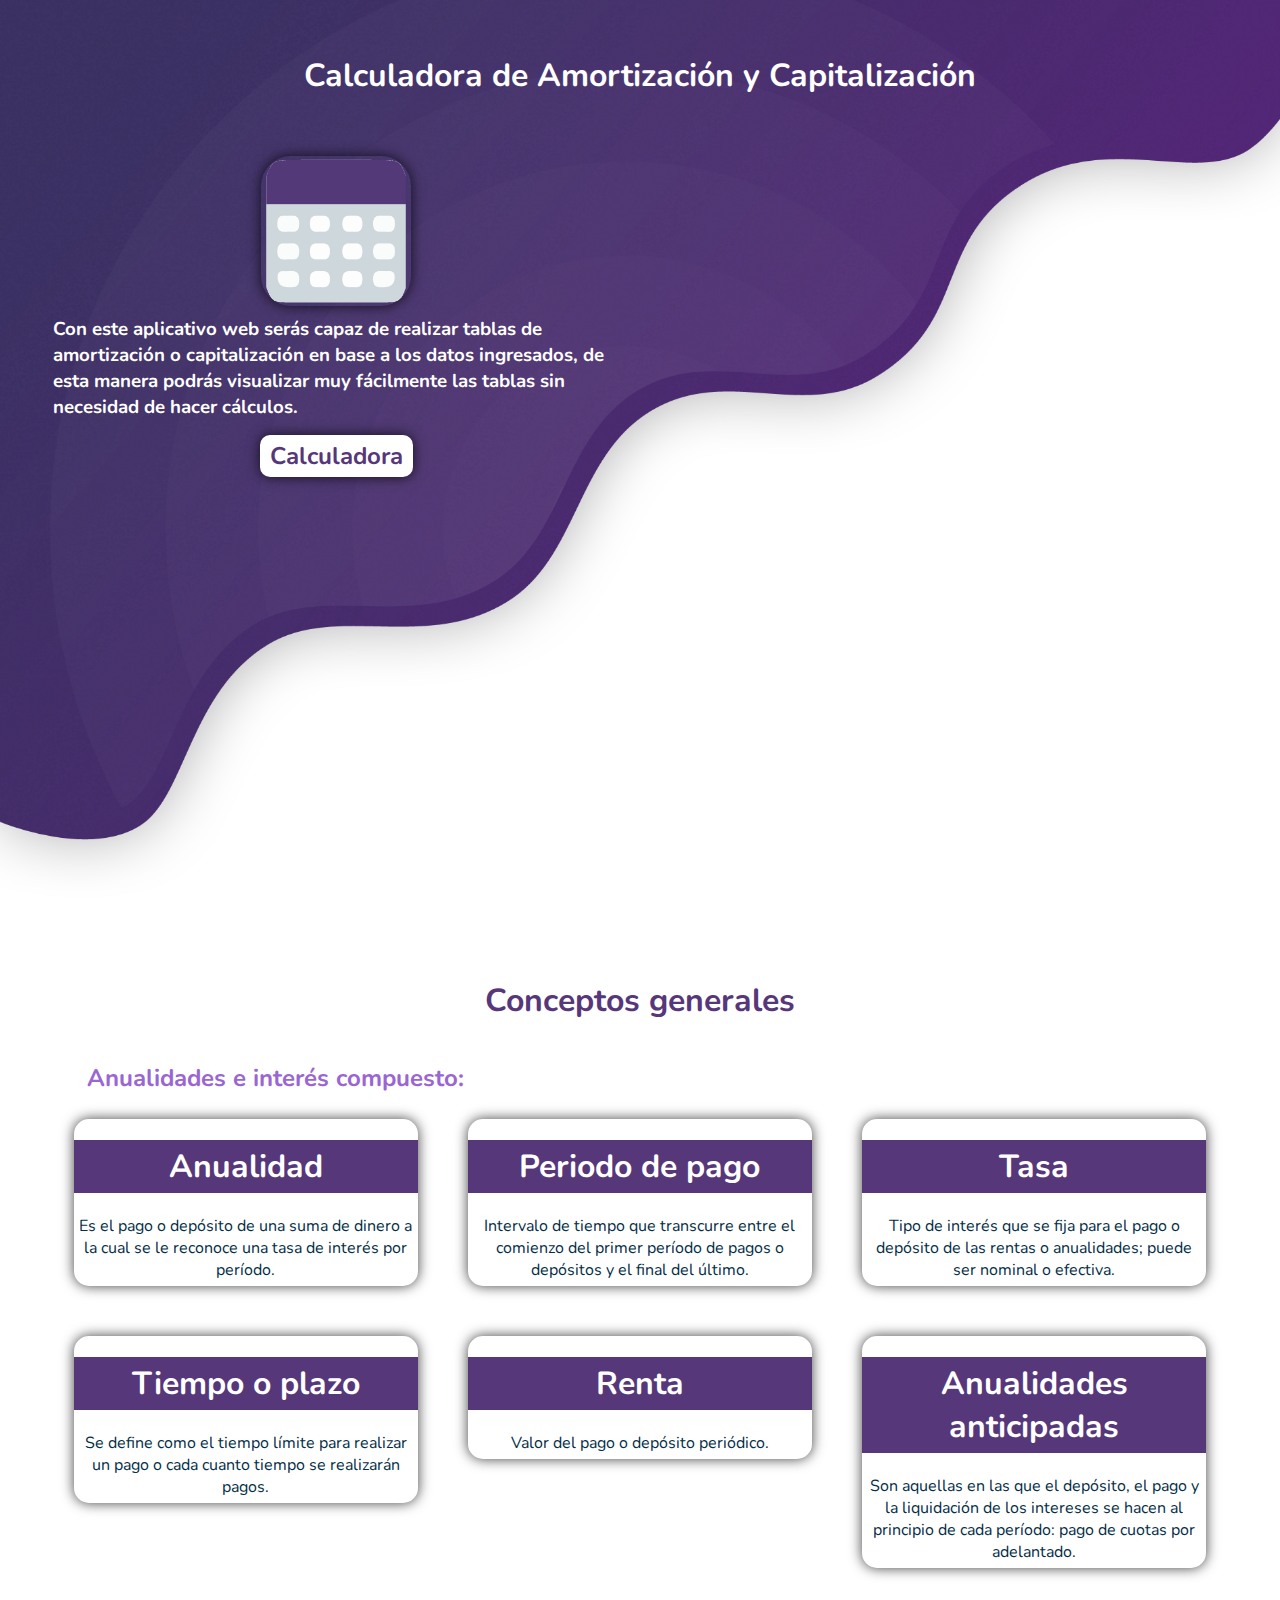
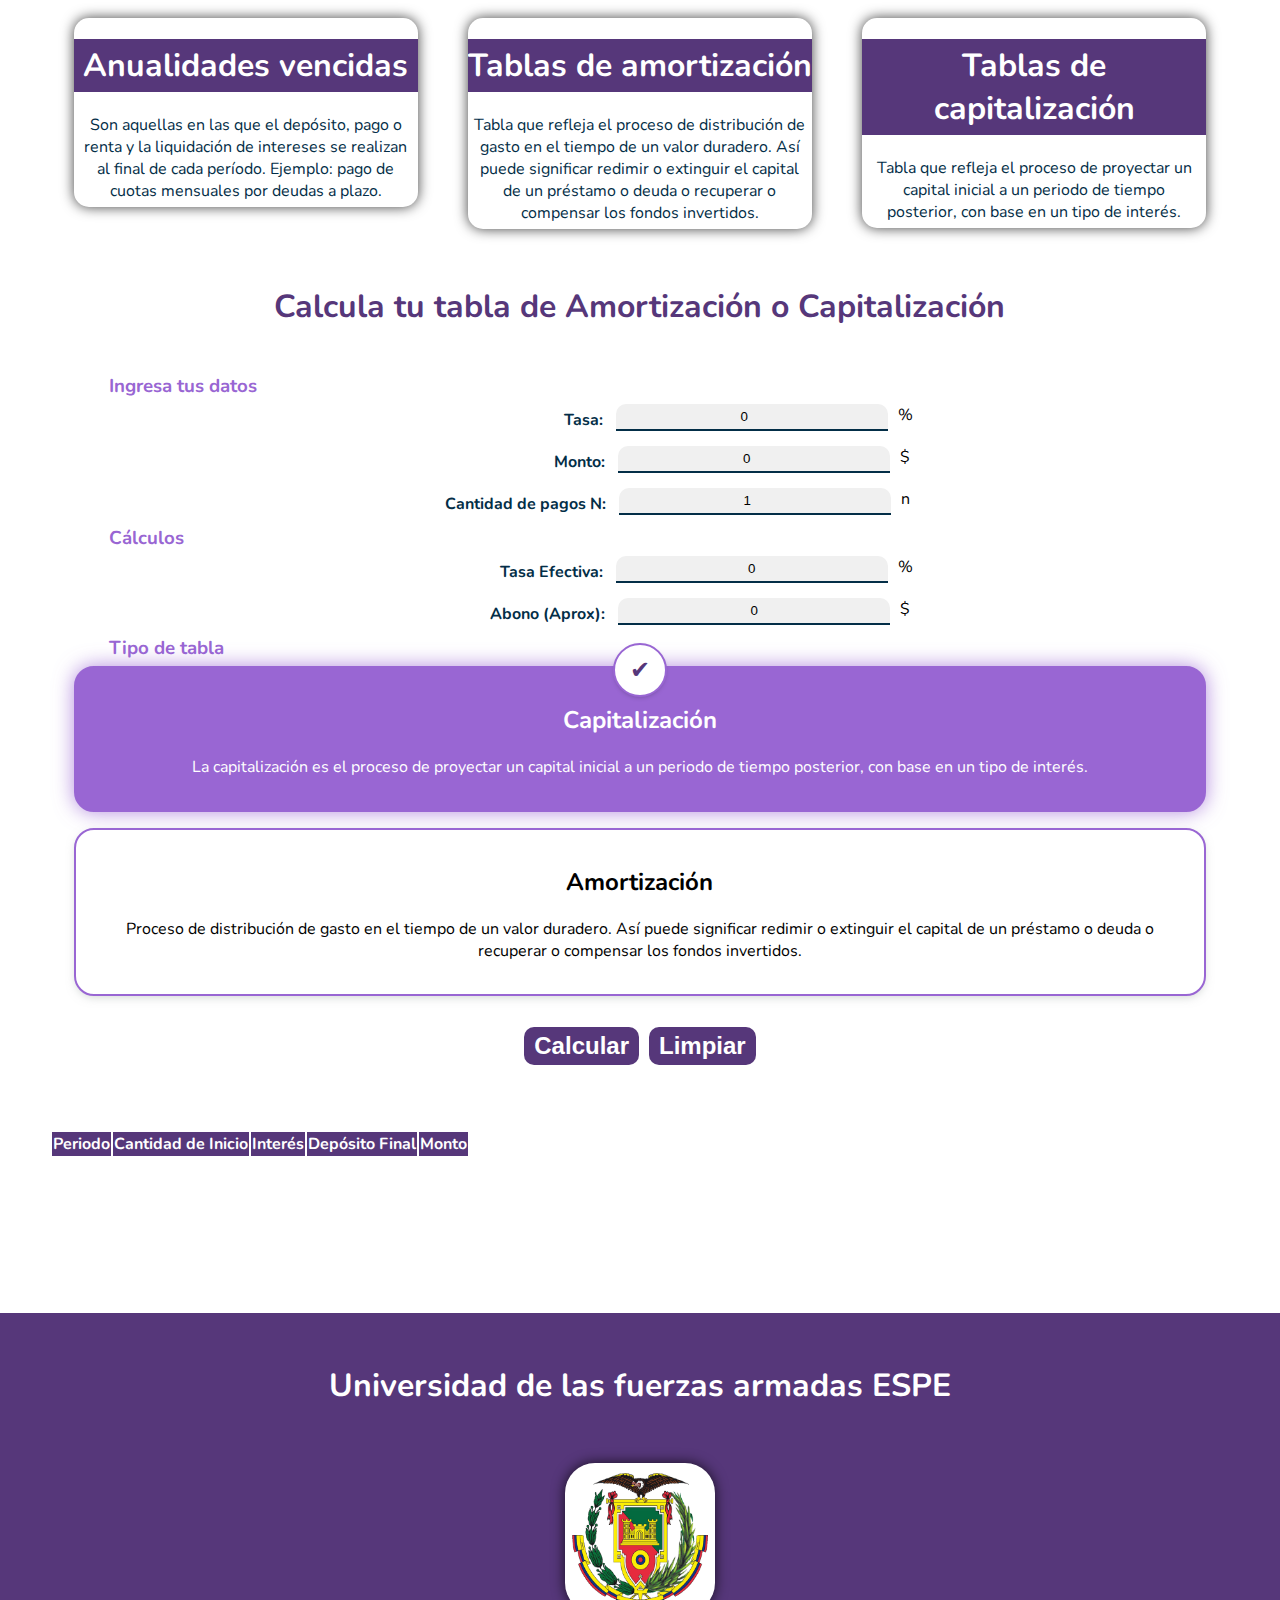
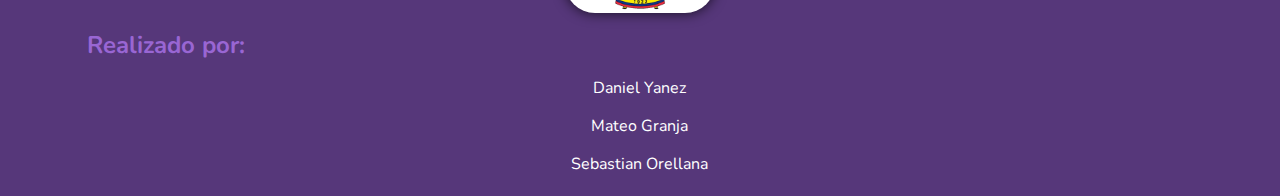
==== commit 606ad619: "footer y aprox mmv" ====
--- a/index.html
+++ b/index.html
@@ -106,7 +106,7 @@
                     <input class="campo-1-4 input" id="inpTasaEfectiva" value="0" readonly> %                        
                 </div>
                 <div class="campo-1 centered">
-                    <label class="campo-1-5 lbl">Abono:</label>                    
+                    <label class="campo-1-5 lbl">Abono (Aprox):</label>                    
                     <input class="campo-1-4 input" id="inpAbono" value="0" readonly> $                            
                 </div>
                 <h3 class="subt">Tipo de tabla</h3>
@@ -151,6 +151,19 @@
                 </div>
             </div>
         </div>
+        <div class="footer campo-1 centered">
+            <h1 class="titulo">Universidad de las fuerzas armadas ESPE</h1>
+            <div class="campo-1">
+                <img class="logo" style="background: white;" src="img/logo_espe.png" alt="logo.png">
+            </div>
+            <div class="campo-1">
+                <h2 class="subt">Realizado por:</h2>
+                <p>Daniel Yanez</p>
+                <p>Mateo Granja</p>
+                <p>Sebastian Orellana</p>
+            </div>
+            
+        </div>
     </div>
 </body>
 
--- a/css/main.css
+++ b/css/main.css
@@ -264,6 +264,13 @@
   margin: 0px;
   padding-left: 5%;
 }
+
+.footer{
+  background: #56377A;
+  margin: 0px !important;
+  color: white;
+  width: 100%;
+}
 /* ============================================ RESPONSIVE =========================================*/
 @media only screen and (max-width: 700px) {
     .campo-1,
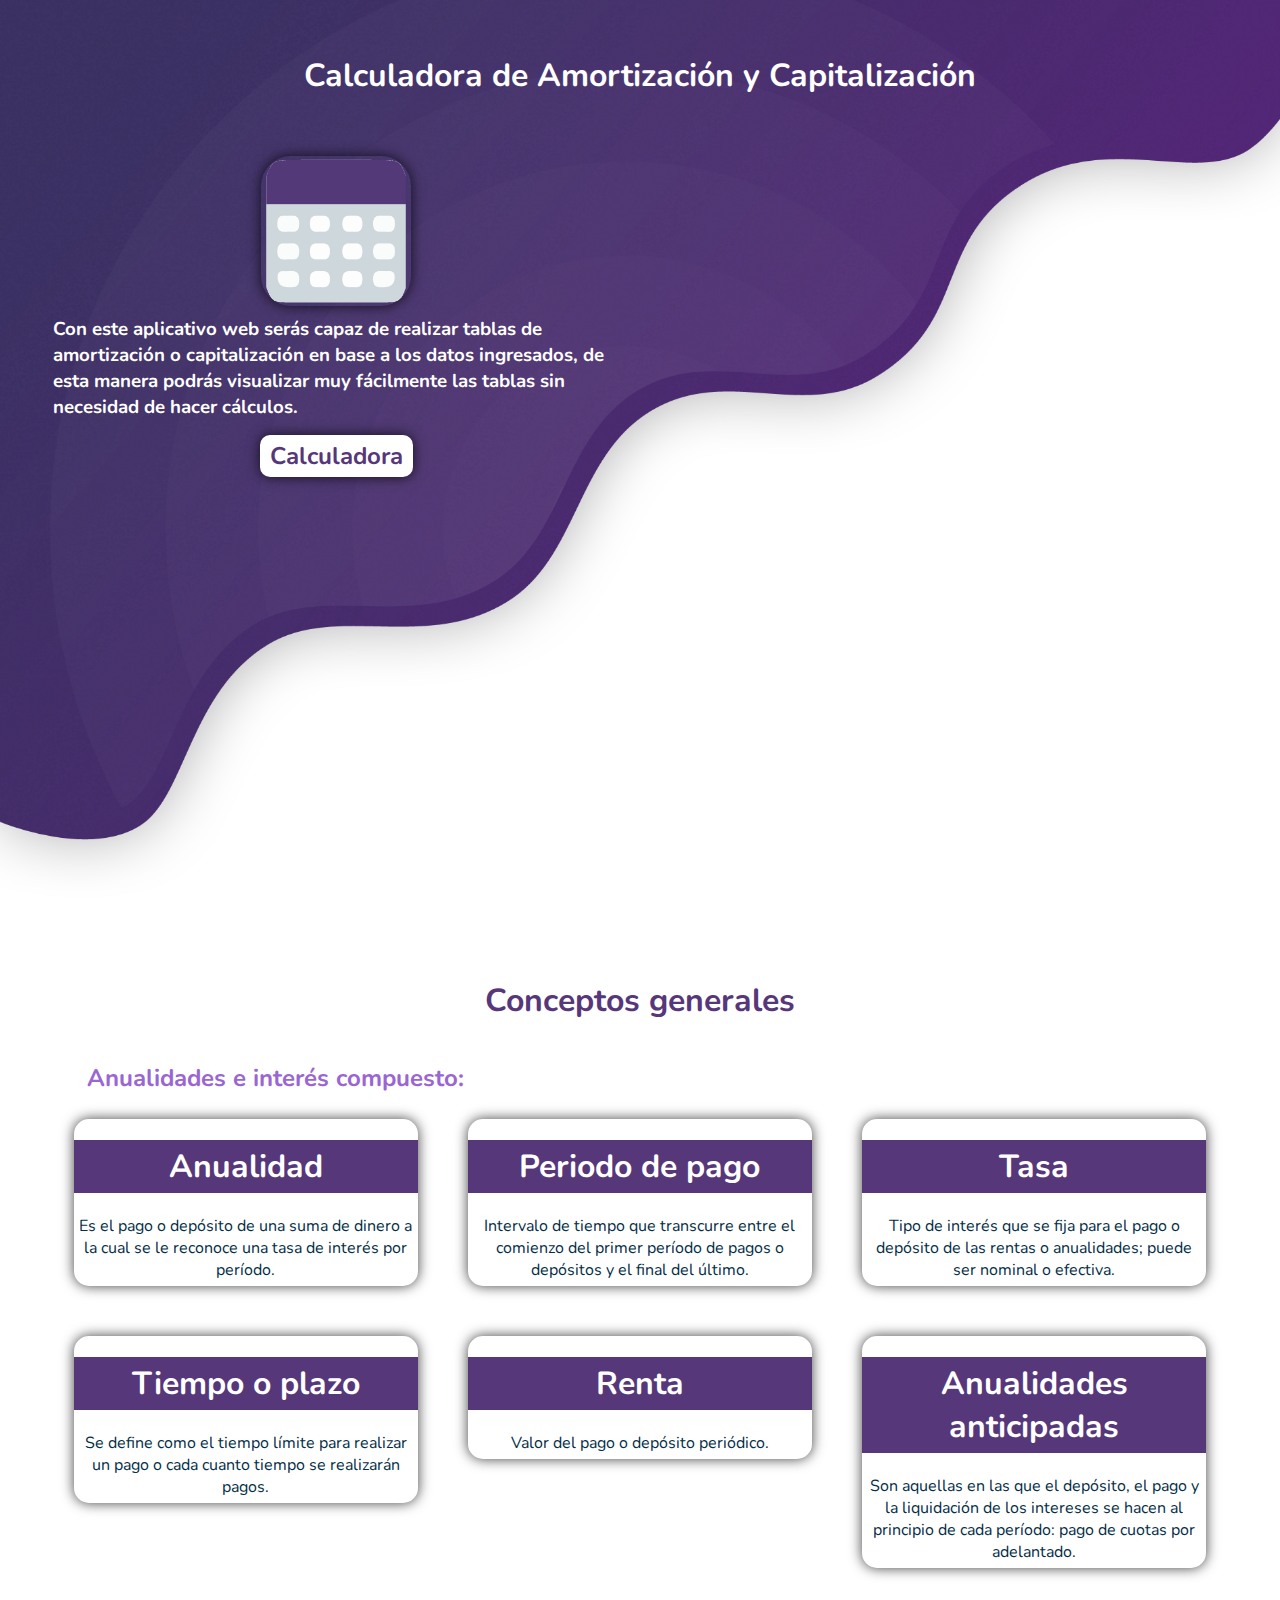
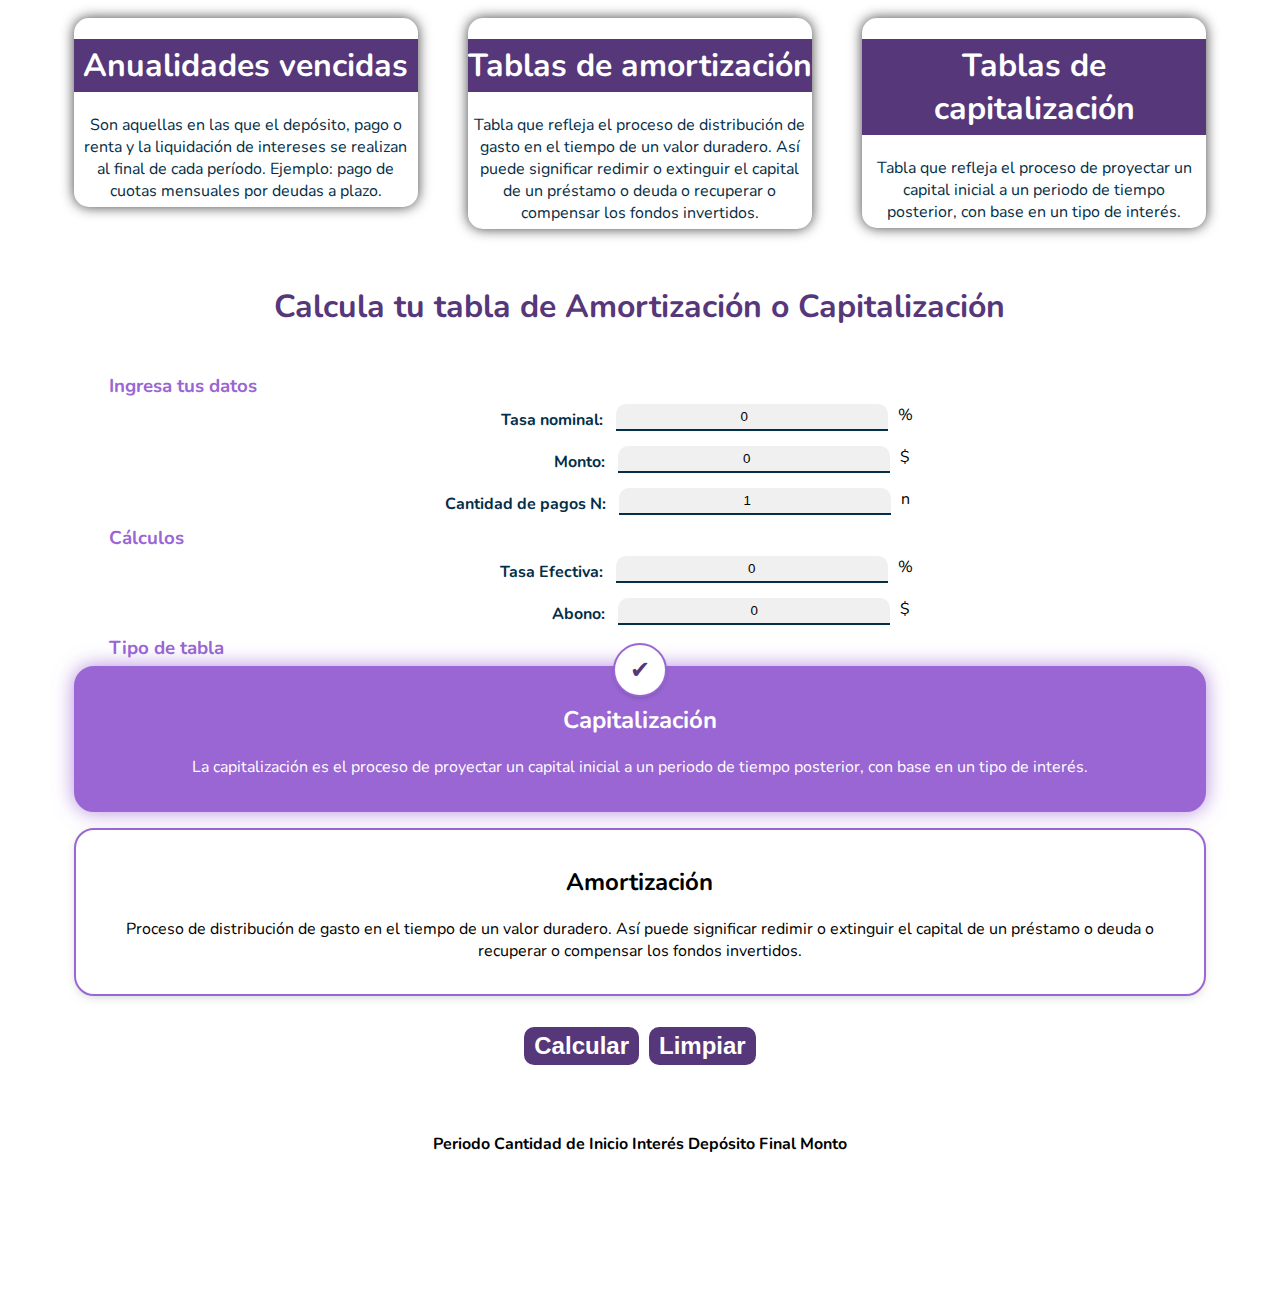
==== commit 80b97c21: "correción de nombre" ====
--- a/index.html
+++ b/index.html
@@ -89,7 +89,7 @@
             <div class="campo-1 centered">
                 <h3 class="subt">Ingresa tus datos</h3>
                 <div class="campo-1 centered">
-                    <label class="campo-1-5 lbl">Tasa: </label>                    
+                    <label class="campo-1-5 lbl">Tasa nominal: </label>                    
                     <input class="campo-1-4 input"  value="0" type="number" id="inpTasa" min="0" max="1" step="0.01" onkeyup="convertirTasa()"> %
                 </div>
                 <div class="campo-1 centered">
@@ -106,7 +106,7 @@
                     <input class="campo-1-4 input" id="inpTasaEfectiva" value="0" readonly> %                        
                 </div>
                 <div class="campo-1 centered">
-                    <label class="campo-1-5 lbl">Abono (Aprox):</label>                    
+                    <label class="campo-1-5 lbl">Abono:</label>                    
                     <input class="campo-1-4 input" id="inpAbono" value="0" readonly> $                            
                 </div>
                 <h3 class="subt">Tipo de tabla</h3>
@@ -134,35 +134,21 @@
                 <div id="selectorBanco">
 
                 </div>
-                <div class="table-responsive" style="width: 100%;">
-                    <table id="tblProceso" class="table table-hover">
-                        <thead style="background: #56377A; color: white;">
-                            <tr>
-                                <th>Periodo</th>
-                                <th>Cantidad de Inicio</th>
-                                <th>Interés</th>
-                                <th>Depósito Final</th>
-                                <th><label id="lblSaldoMonto ">Monto</label></th>
-                            </tr>
-                        </thead>
-                        <tbody id="tblAmortizacion">
-                        </tbody>
-                    </table>
-                </div>
+
+                <table id="tblProceso" class="table">
+                    <thead>
+                        <tr>
+                            <th>Periodo</th>
+                            <th>Cantidad de Inicio</th>
+                            <th>Interés</th>
+                            <th>Depósito Final</th>
+                            <th><label id="lblSaldoMonto ">Monto</label></th>
+                        </tr>
+                    </thead>
+                    <tbody id="tblAmortizacion">
+                    </tbody>
+                </table>
             </div>
-        </div>
-        <div class="footer campo-1 centered">
-            <h1 class="titulo">Universidad de las fuerzas armadas ESPE</h1>
-            <div class="campo-1">
-                <img class="logo" style="background: white;" src="img/logo_espe.png" alt="logo.png">
-            </div>
-            <div class="campo-1">
-                <h2 class="subt">Realizado por:</h2>
-                <p>Daniel Yanez</p>
-                <p>Mateo Granja</p>
-                <p>Sebastian Orellana</p>
-            </div>
-            
         </div>
     </div>
 </body>
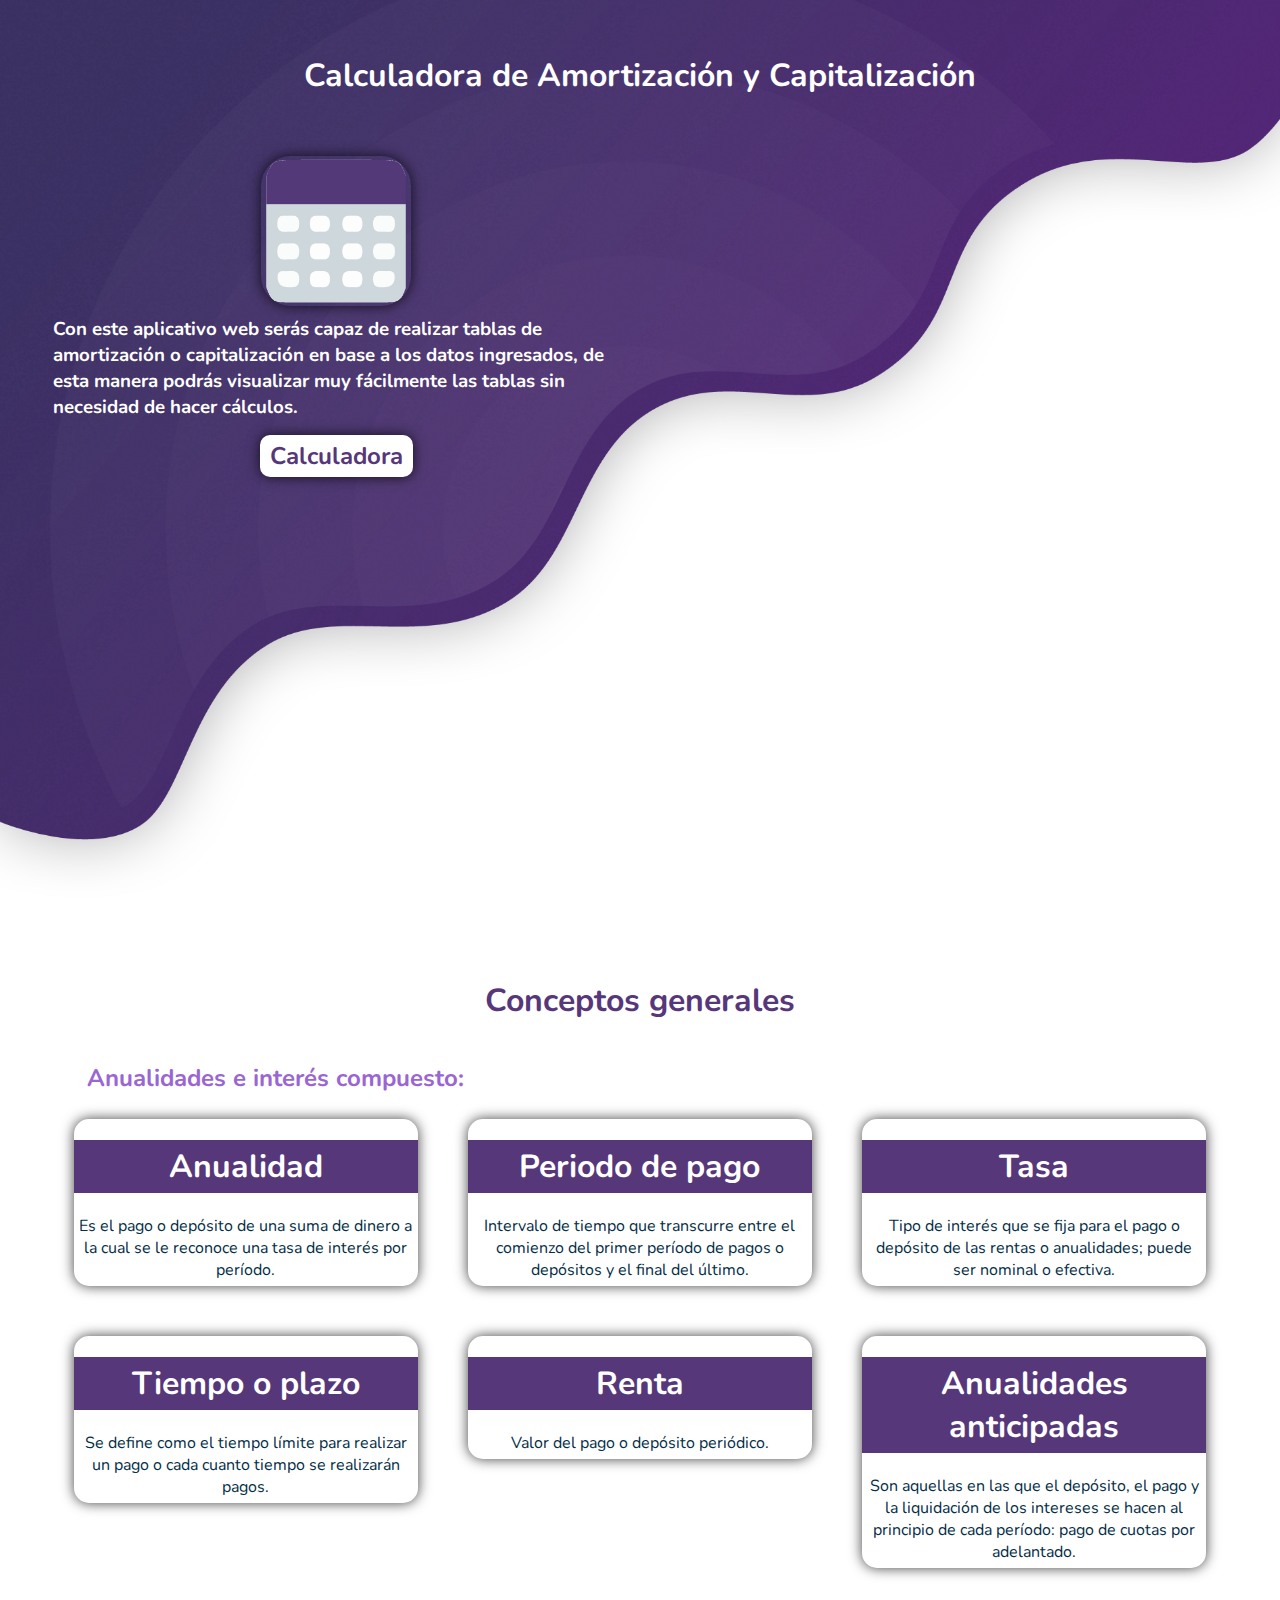
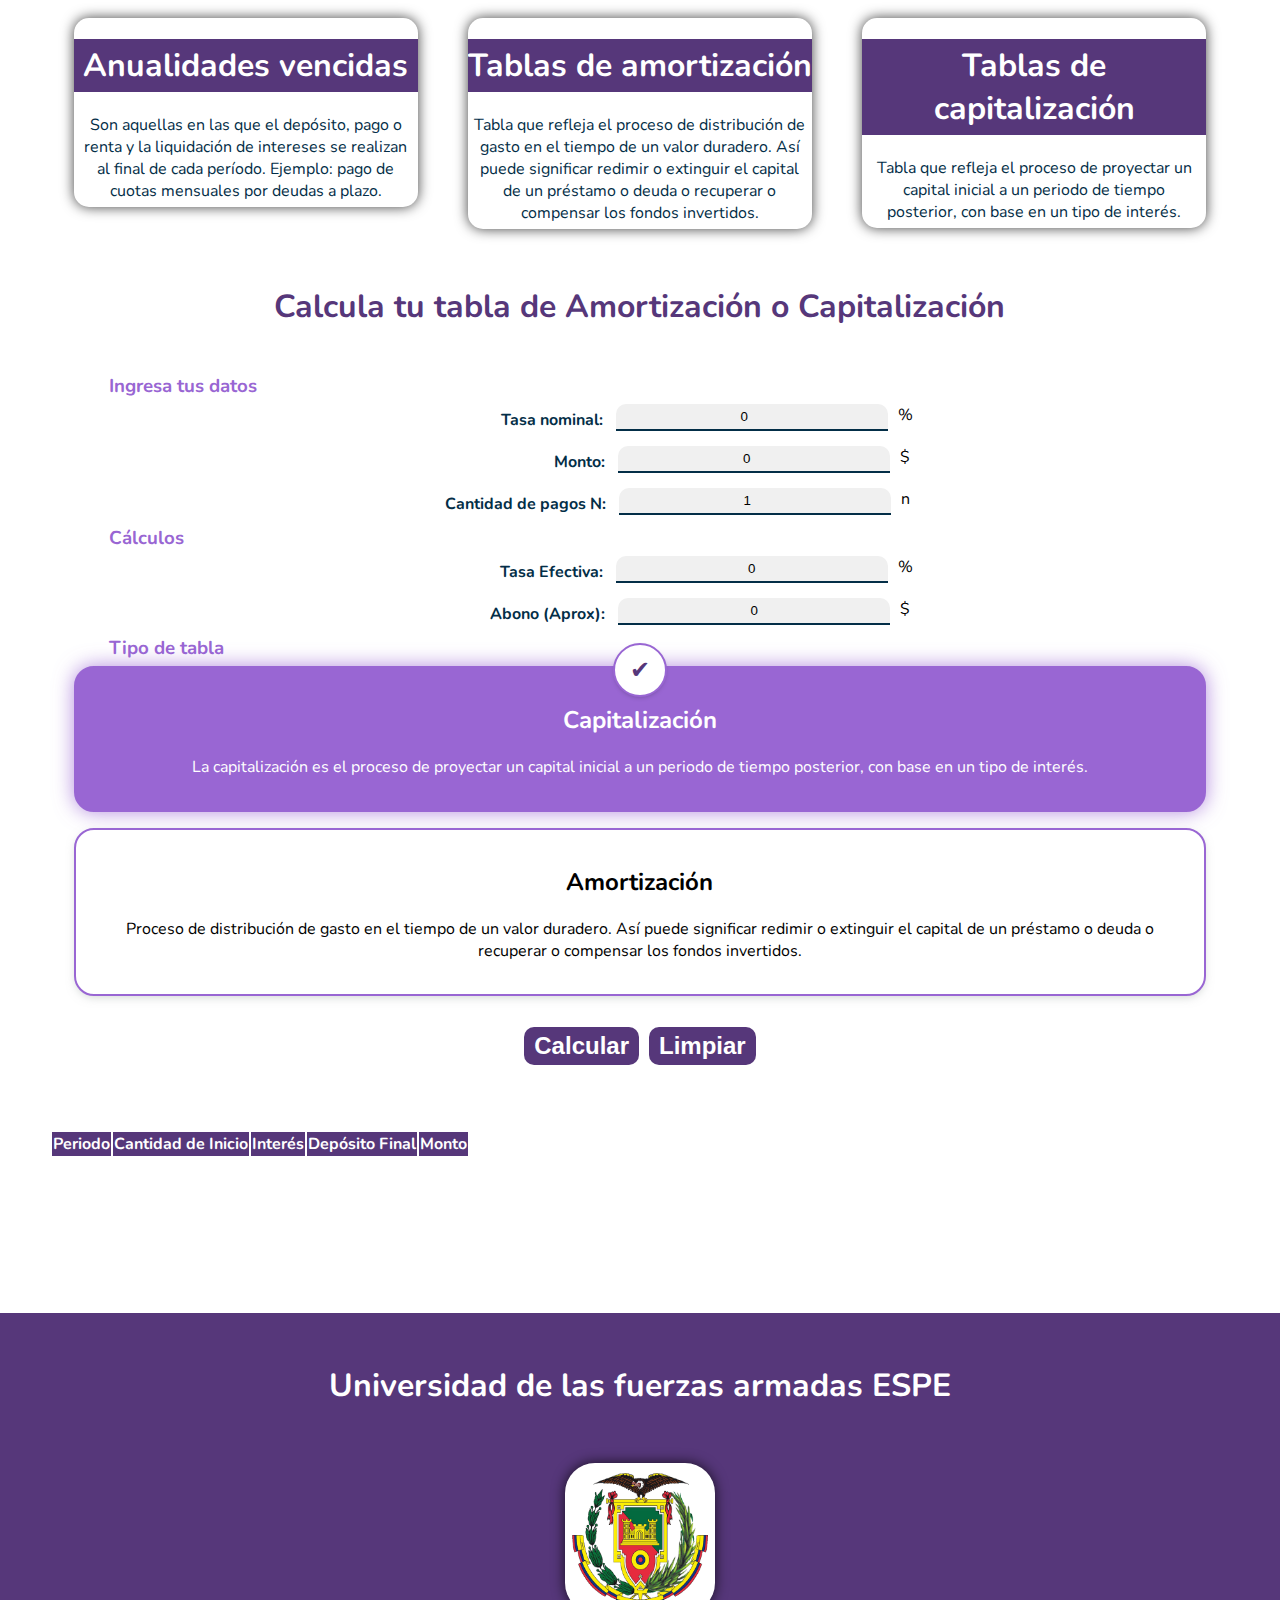
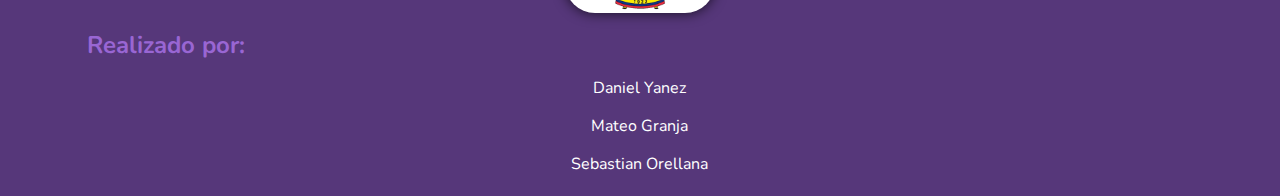
==== commit bf9ba86c: "Merge branch 'main' of https://github.com/Danimlisto16/proyectoMateFinanciera into main" ====
--- a/index.html
+++ b/index.html
@@ -106,7 +106,7 @@
                     <input class="campo-1-4 input" id="inpTasaEfectiva" value="0" readonly> %                        
                 </div>
                 <div class="campo-1 centered">
-                    <label class="campo-1-5 lbl">Abono:</label>                    
+                    <label class="campo-1-5 lbl">Abono (Aprox):</label>                    
                     <input class="campo-1-4 input" id="inpAbono" value="0" readonly> $                            
                 </div>
                 <h3 class="subt">Tipo de tabla</h3>
@@ -134,21 +134,35 @@
                 <div id="selectorBanco">
 
                 </div>
-
-                <table id="tblProceso" class="table">
-                    <thead>
-                        <tr>
-                            <th>Periodo</th>
-                            <th>Cantidad de Inicio</th>
-                            <th>Interés</th>
-                            <th>Depósito Final</th>
-                            <th><label id="lblSaldoMonto ">Monto</label></th>
-                        </tr>
-                    </thead>
-                    <tbody id="tblAmortizacion">
-                    </tbody>
-                </table>
+                <div class="table-responsive" style="width: 100%;">
+                    <table id="tblProceso" class="table table-hover">
+                        <thead style="background: #56377A; color: white;">
+                            <tr>
+                                <th>Periodo</th>
+                                <th>Cantidad de Inicio</th>
+                                <th>Interés</th>
+                                <th>Depósito Final</th>
+                                <th><label id="lblSaldoMonto ">Monto</label></th>
+                            </tr>
+                        </thead>
+                        <tbody id="tblAmortizacion">
+                        </tbody>
+                    </table>
+                </div>
             </div>
+        </div>
+        <div class="footer campo-1 centered">
+            <h1 class="titulo">Universidad de las fuerzas armadas ESPE</h1>
+            <div class="campo-1">
+                <img class="logo" style="background: white;" src="img/logo_espe.png" alt="logo.png">
+            </div>
+            <div class="campo-1">
+                <h2 class="subt">Realizado por:</h2>
+                <p>Daniel Yanez</p>
+                <p>Mateo Granja</p>
+                <p>Sebastian Orellana</p>
+            </div>
+            
         </div>
     </div>
 </body>
